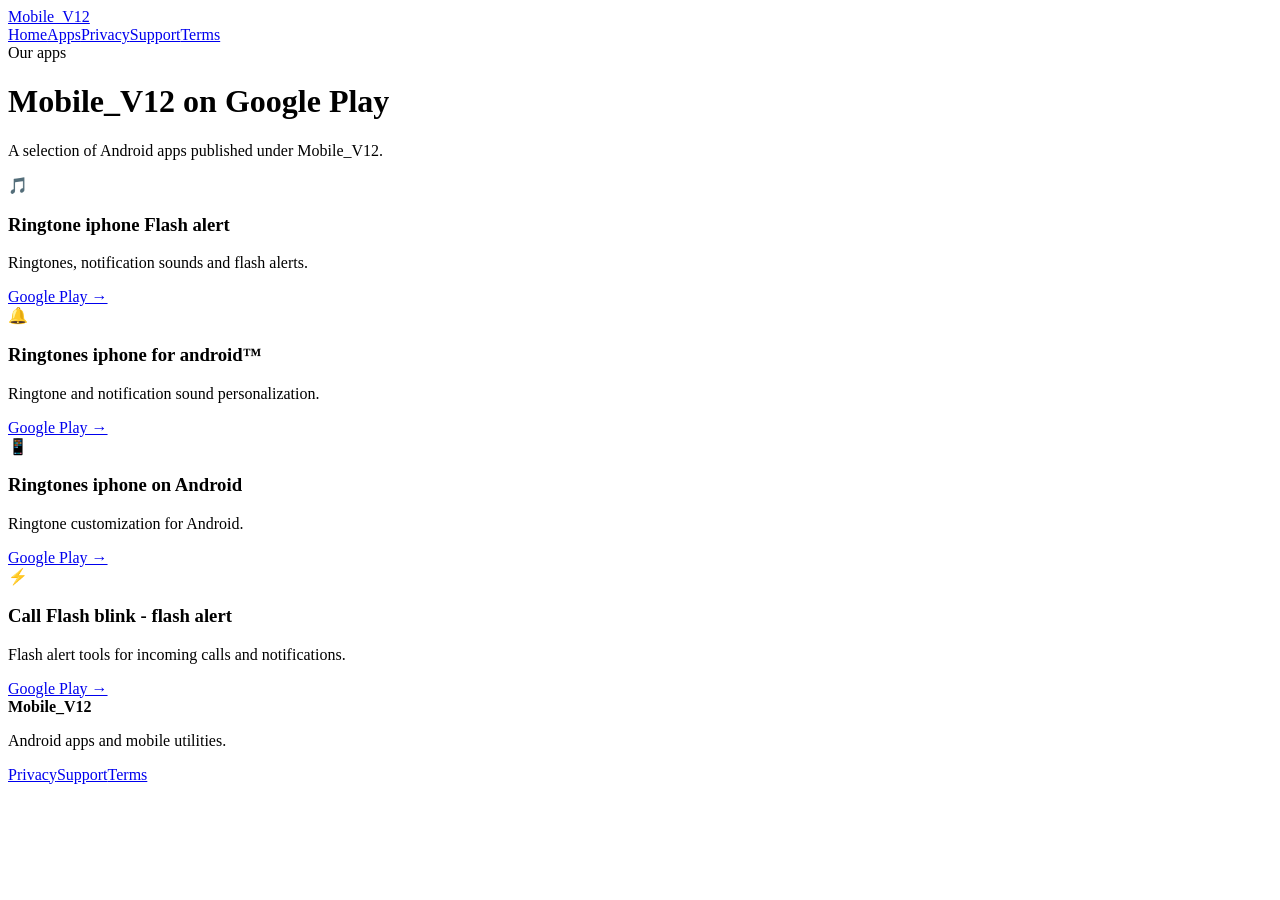
==== apps.html @ 8e5e14b6 "Add apps page" ====
<!doctype html>
<html lang="en">
<head>
  <meta charset="utf-8"><meta name="viewport" content="width=device-width,initial-scale=1">
  <title>Apps - Mobile_V12</title><link rel="stylesheet" href="css/style.css">
</head>
<body>
<header class="site-header"><div class="wrap nav"><a class="brand" href="index.html">Mobile_V12</a><nav><a href="index.html">Home</a><a href="apps.html">Apps</a><a href="privacy.html">Privacy</a><a href="support.html">Support</a><a href="terms.html">Terms</a></nav></div></header>
<main class="wrap section">
  <span class="eyebrow">Our apps</span><h1>Mobile_V12 on Google Play</h1>
  <p class="lead">A selection of Android apps published under Mobile_V12.</p>
  <div class="grid">
    <article class="card"><div class="icon">🎵</div><h3>Ringtone iphone Flash alert</h3><p>Ringtones, notification sounds and flash alerts.</p><a class="text-link" href="https://play.google.com/store/apps/details?id=ultra.flashalert.ringtoneiphone">Google Play →</a></article>
    <article class="card"><div class="icon">🔔</div><h3>Ringtones iphone for android™</h3><p>Ringtone and notification sound personalization.</p><a class="text-link" href="https://play.google.com/store/apps/details?id=com.sonnerie.ringtone.iphone2022">Google Play →</a></article>
    <article class="card"><div class="icon">📱</div><h3>Ringtones iphone on Android</h3><p>Ringtone customization for Android.</p><a class="text-link" href="https://play.google.com/store/apps/details?id=com.music.sonnerie.best.ringtone.android">Google Play →</a></article>
    <article class="card"><div class="icon">⚡</div><h3>Call Flash blink - flash alert</h3><p>Flash alert tools for incoming calls and notifications.</p><a class="text-link" href="https://play.google.com/store/apps/details?id=blink.flashnotification.oncallsmsforall">Google Play →</a></article>
  </div>
</main>
<footer><div class="wrap footer-grid"><div><strong>Mobile_V12</strong><p>Android apps and mobile utilities.</p></div><div class="footer-links"><a href="privacy.html">Privacy</a><a href="support.html">Support</a><a href="terms.html">Terms</a></div></div></footer>
</body></html>
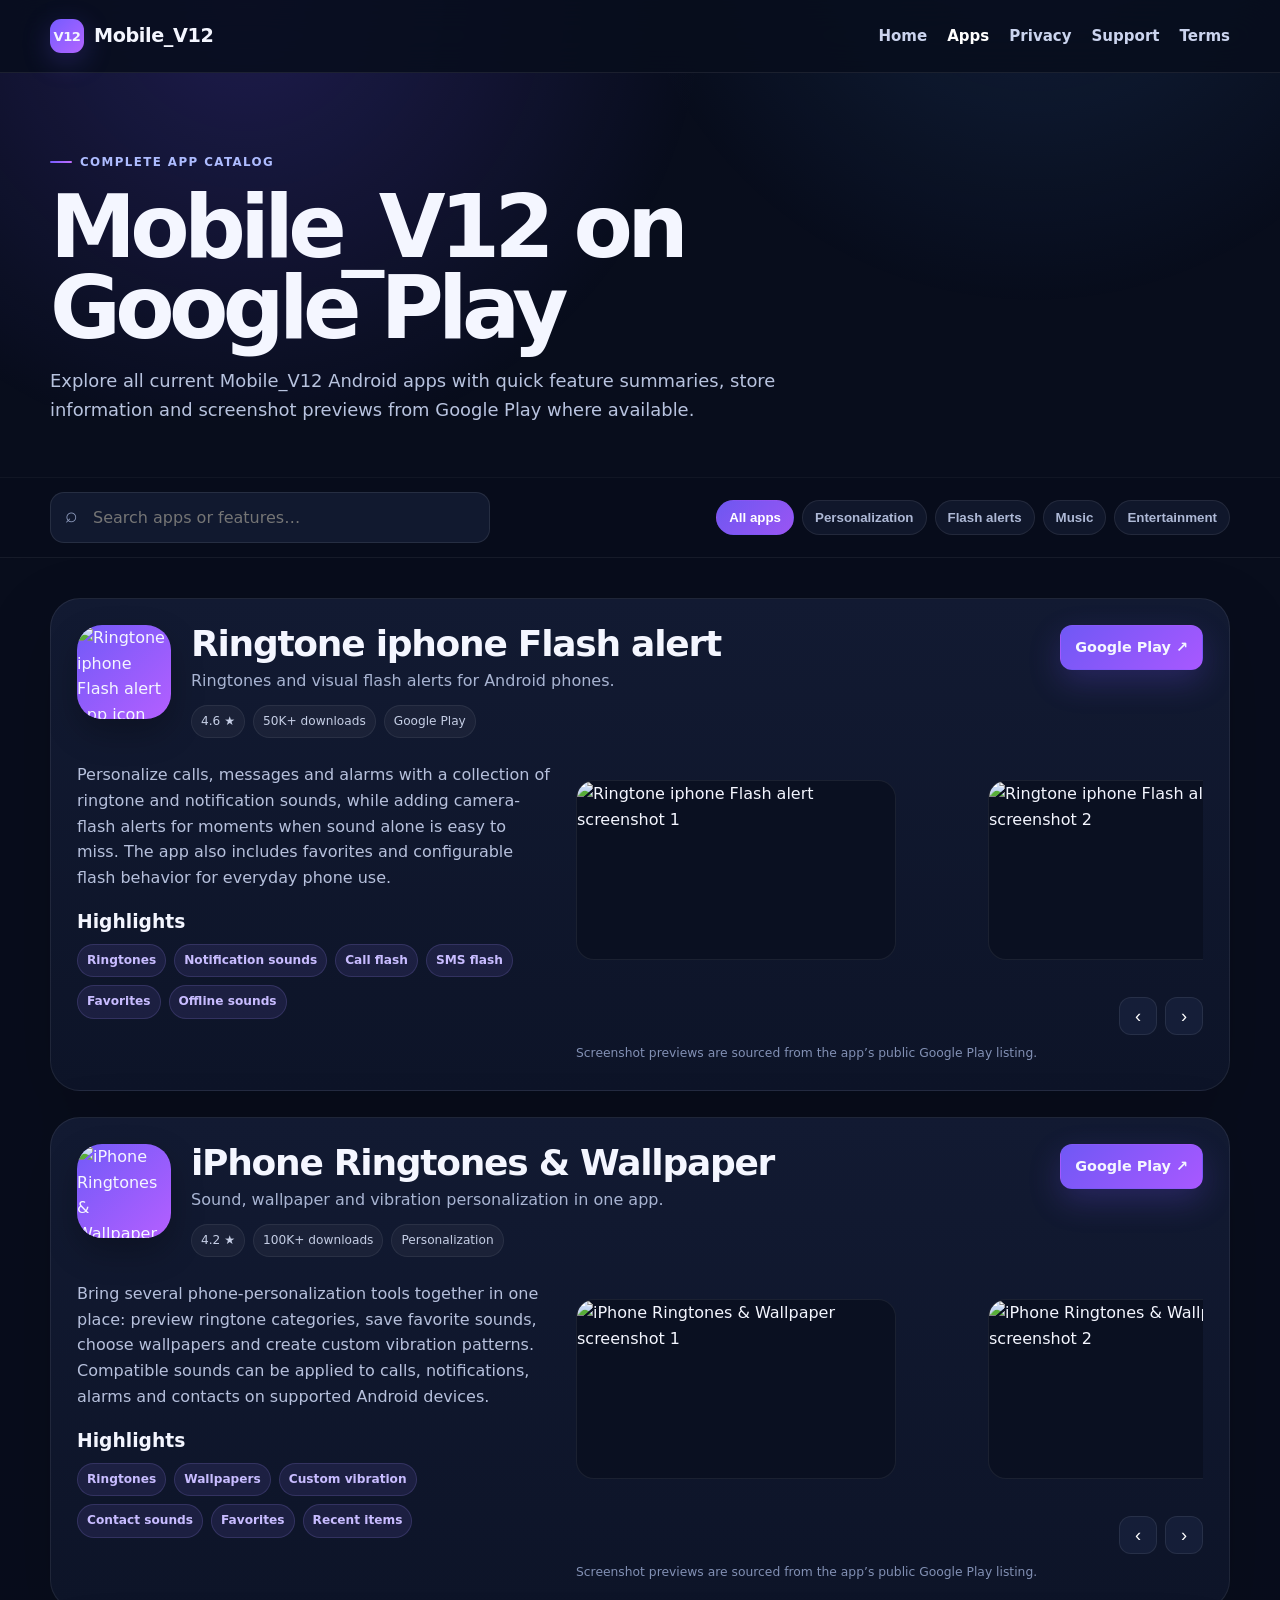
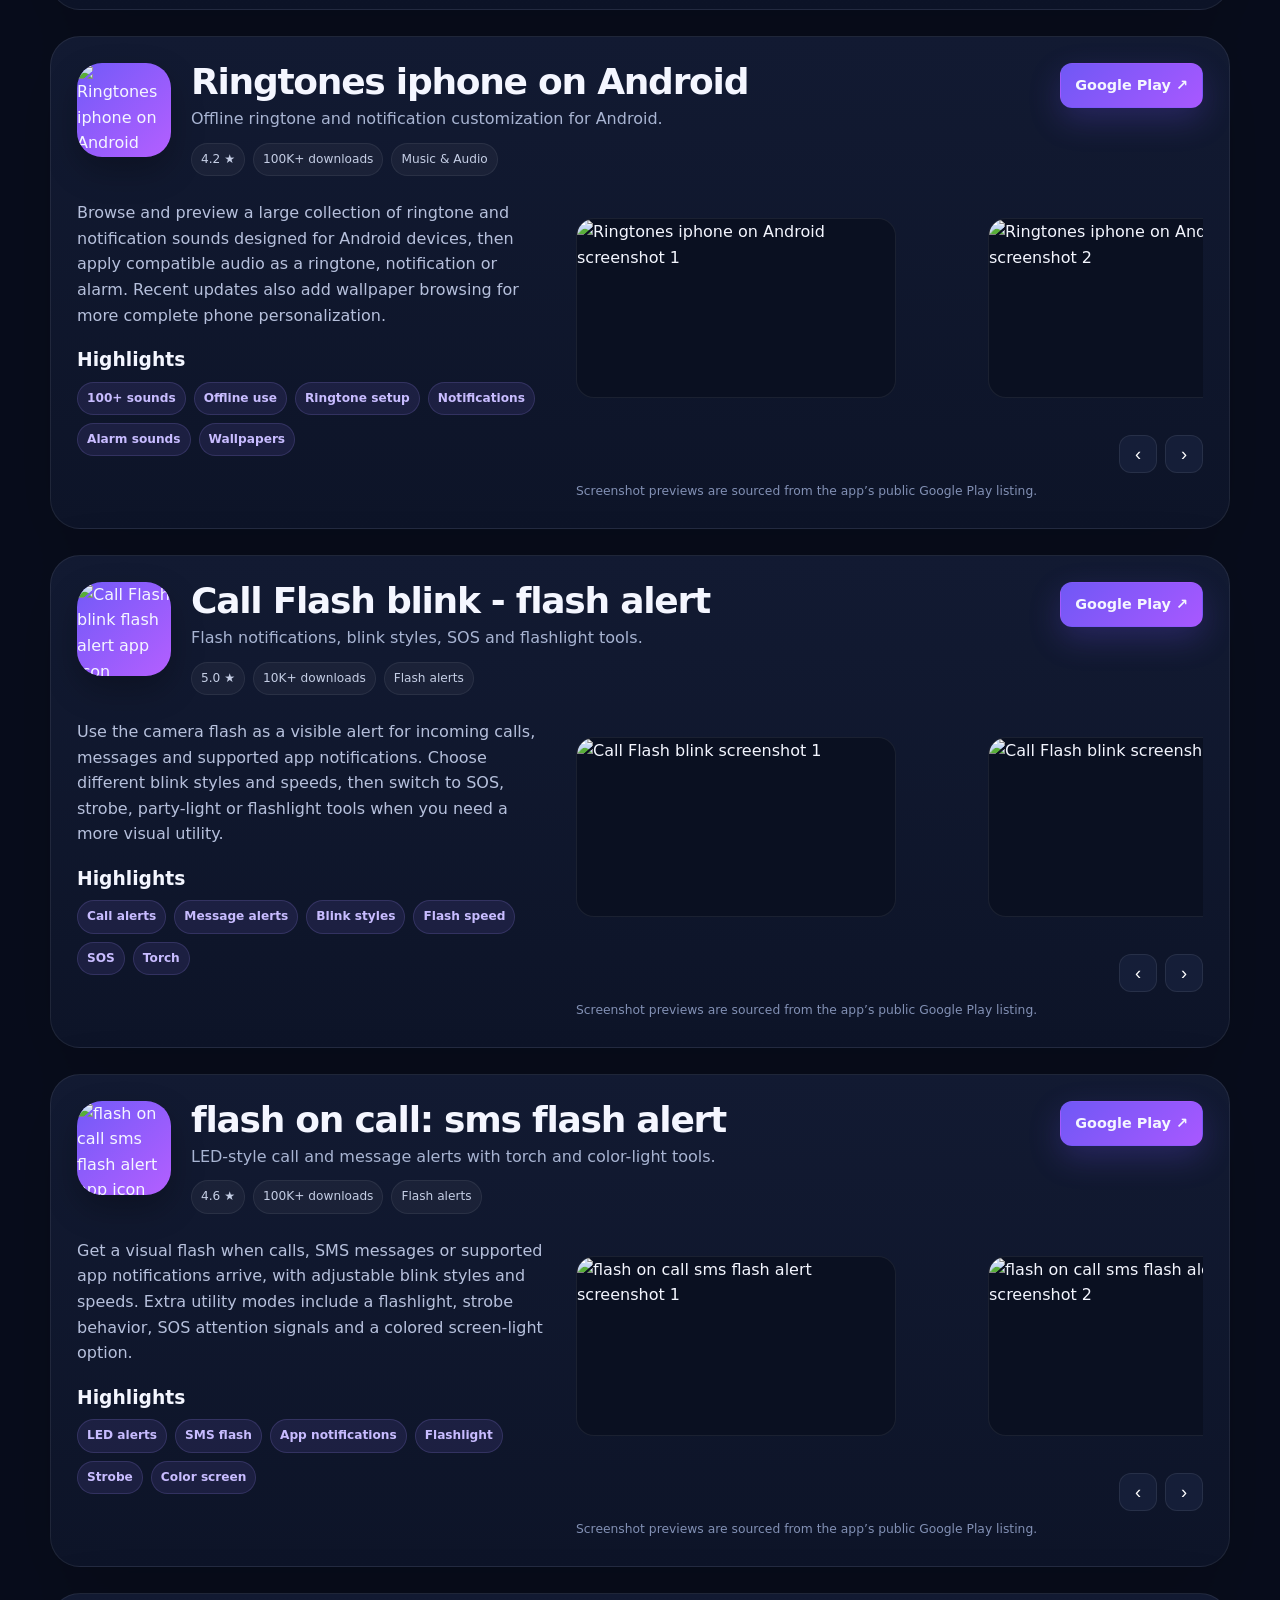
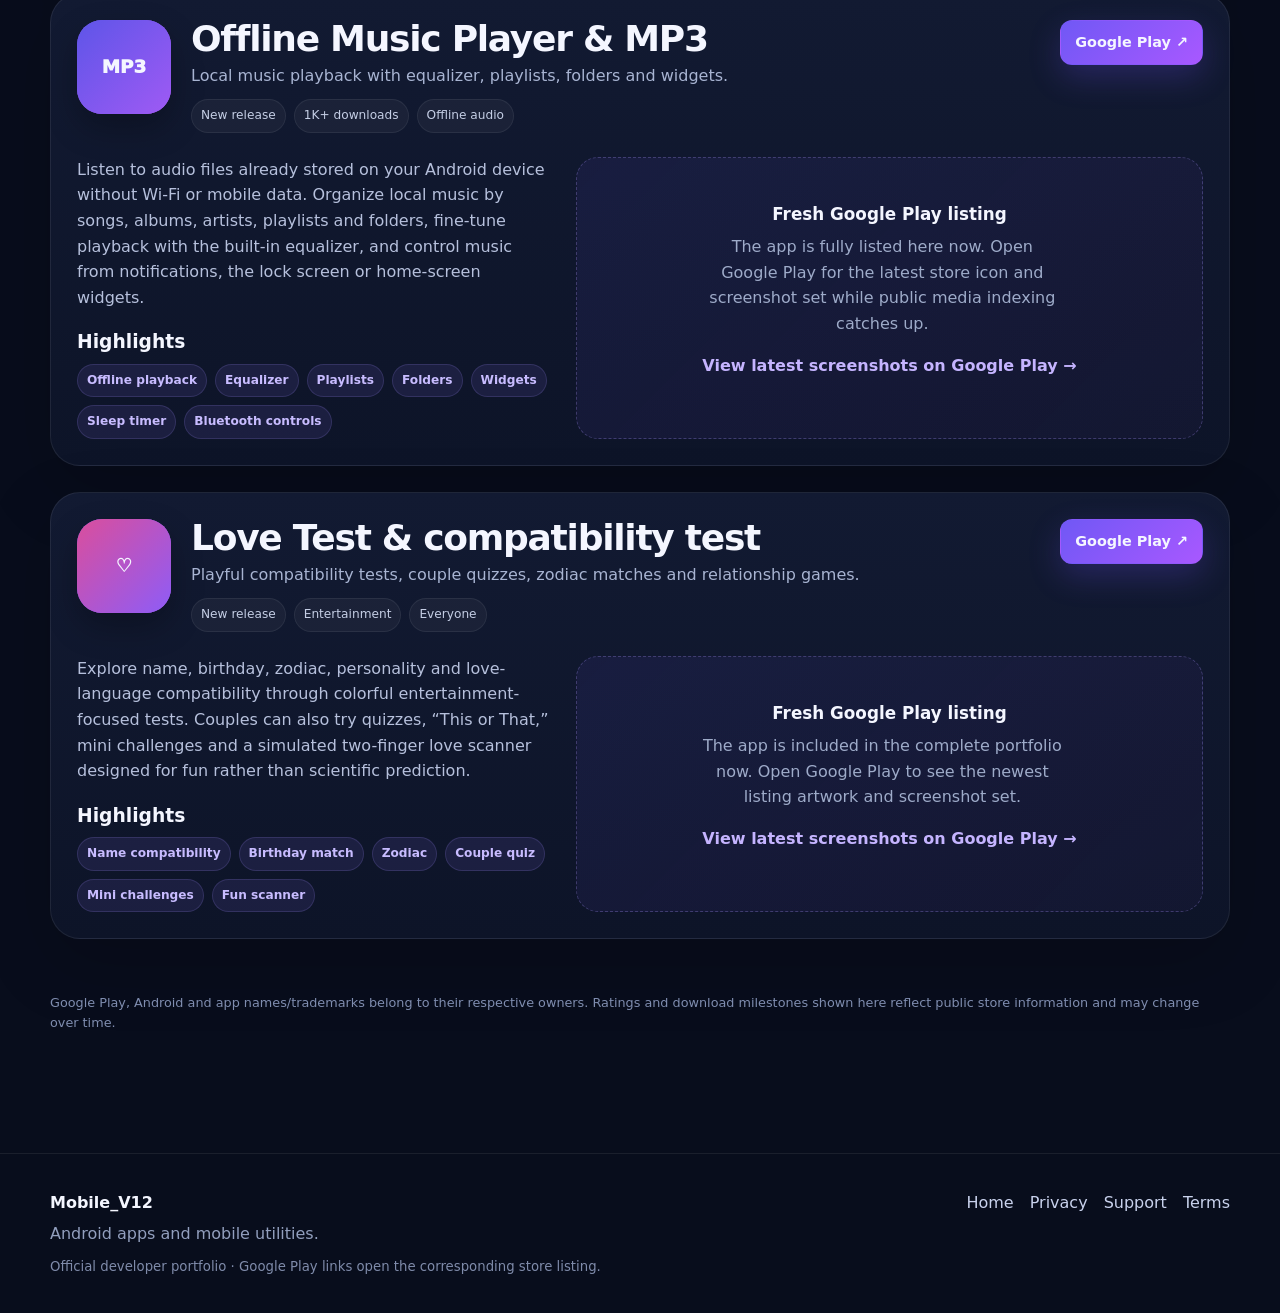
==== commit 45f178fa: "Publish complete Mobile_V12 app catalog" ====
--- a/apps.html
+++ b/apps.html
@@ -1,20 +1,136 @@
 <!doctype html>
 <html lang="en">
 <head>
-  <meta charset="utf-8"><meta name="viewport" content="width=device-width,initial-scale=1">
-  <title>Apps - Mobile_V12</title><link rel="stylesheet" href="css/style.css">
+  <meta charset="utf-8">
+  <meta name="viewport" content="width=device-width,initial-scale=1">
+  <title>Android Apps by Mobile_V12 — Google Play Portfolio</title>
+  <meta name="description" content="Browse the complete Mobile_V12 Android app portfolio: ringtones, wallpapers, flash alerts, offline music and entertainment apps available on Google Play.">
+  <link rel="canonical" href="https://mobile-v12.github.io/apps.html">
+  <meta property="og:title" content="Android Apps by Mobile_V12">
+  <meta property="og:description" content="Explore the Mobile_V12 app collection with features, screenshots and official Google Play links.">
+  <meta property="og:type" content="website">
+  <link rel="stylesheet" href="css/style.css">
+  <script type="application/ld+json">{"@context":"https://schema.org","@type":"ItemList","name":"Mobile_V12 Android apps","itemListElement":[{"@type":"ListItem","position":1,"url":"https://play.google.com/store/apps/details?id=ultra.flashalert.ringtoneiphone","name":"Ringtone iphone Flash alert"},{"@type":"ListItem","position":2,"url":"https://play.google.com/store/apps/details?id=com.sonnerie.ringtone.iphone2022","name":"iPhone Ringtones & Wallpaper"},{"@type":"ListItem","position":3,"url":"https://play.google.com/store/apps/details?id=com.music.sonnerie.best.ringtone.android","name":"Ringtones iphone on Android"},{"@type":"ListItem","position":4,"url":"https://play.google.com/store/apps/details?id=blink.flashnotification.oncallsmsforall","name":"Call Flash blink - flash alert"},{"@type":"ListItem","position":5,"url":"https://play.google.com/store/apps/details?id=com.blink.flashalerts.color.flashcall","name":"flash on call: sms flash alert"},{"@type":"ListItem","position":6,"url":"https://play.google.com/store/apps/details?id=net.audio.mp3player.videoplayer.musicplayer","name":"Offline Music Player & MP3"},{"@type":"ListItem","position":7,"url":"https://play.google.com/store/apps/details?id=com.CompatibilityTest.lovetest.TrueLoveTest","name":"Love Test & compatibility test"}]}</script>
 </head>
 <body>
-<header class="site-header"><div class="wrap nav"><a class="brand" href="index.html">Mobile_V12</a><nav><a href="index.html">Home</a><a href="apps.html">Apps</a><a href="privacy.html">Privacy</a><a href="support.html">Support</a><a href="terms.html">Terms</a></nav></div></header>
-<main class="wrap section">
-  <span class="eyebrow">Our apps</span><h1>Mobile_V12 on Google Play</h1>
-  <p class="lead">A selection of Android apps published under Mobile_V12.</p>
-  <div class="grid">
-    <article class="card"><div class="icon">🎵</div><h3>Ringtone iphone Flash alert</h3><p>Ringtones, notification sounds and flash alerts.</p><a class="text-link" href="https://play.google.com/store/apps/details?id=ultra.flashalert.ringtoneiphone">Google Play →</a></article>
-    <article class="card"><div class="icon">🔔</div><h3>Ringtones iphone for android™</h3><p>Ringtone and notification sound personalization.</p><a class="text-link" href="https://play.google.com/store/apps/details?id=com.sonnerie.ringtone.iphone2022">Google Play →</a></article>
-    <article class="card"><div class="icon">📱</div><h3>Ringtones iphone on Android</h3><p>Ringtone customization for Android.</p><a class="text-link" href="https://play.google.com/store/apps/details?id=com.music.sonnerie.best.ringtone.android">Google Play →</a></article>
-    <article class="card"><div class="icon">⚡</div><h3>Call Flash blink - flash alert</h3><p>Flash alert tools for incoming calls and notifications.</p><a class="text-link" href="https://play.google.com/store/apps/details?id=blink.flashnotification.oncallsmsforall">Google Play →</a></article>
+<header class="site-header">
+  <div class="wrap nav">
+    <a class="brand" href="index.html"><span class="brand-mark">V12</span>Mobile_V12</a>
+    <nav aria-label="Main navigation"><a href="index.html">Home</a><a href="apps.html" aria-current="page">Apps</a><a href="privacy.html">Privacy</a><a href="support.html">Support</a><a href="terms.html">Terms</a></nav>
   </div>
+</header>
+
+<main>
+  <section class="wrap catalog-hero">
+    <span class="eyebrow">Complete app catalog</span>
+    <h1>Mobile_V12 on Google Play</h1>
+    <p class="lead">Explore all current Mobile_V12 Android apps with quick feature summaries, store information and screenshot previews from Google Play where available.</p>
+  </section>
+
+  <div class="catalog-toolbar">
+    <div class="wrap toolbar-inner">
+      <label class="search-box"><span style="position:absolute;left:-9999px">Search apps</span><input id="appSearch" type="search" placeholder="Search apps or features…" autocomplete="off"></label>
+      <div class="filters" aria-label="Filter apps">
+        <button class="filter-btn active" data-filter="all" type="button">All apps</button>
+        <button class="filter-btn" data-filter="personalization" type="button">Personalization</button>
+        <button class="filter-btn" data-filter="flash" type="button">Flash alerts</button>
+        <button class="filter-btn" data-filter="music" type="button">Music</button>
+        <button class="filter-btn" data-filter="entertainment" type="button">Entertainment</button>
+      </div>
+    </div>
+  </div>
+
+  <section class="wrap apps-stack" id="appCatalog">
+    <article class="app-profile" id="ringtone-flash" data-category="personalization flash" data-search="ringtone iphone flash alert ringtones notification sounds calls sms flash offline favorites">
+      <div class="app-top">
+        <div class="app-icon-shell"><img src="https://play-lh.googleusercontent.com/bjA__VRozMi7Oo9IdjdvNl9InwxFEGFNgIQDid6qENALkqIf6yvR_rQGH4Jt_NixTg-7=w240-h480" alt="Ringtone iphone Flash alert app icon" loading="lazy"><span class="icon-fallback">RF</span></div>
+        <div class="app-title"><h2>Ringtone iphone Flash alert</h2><p>Ringtones and visual flash alerts for Android phones.</p><div class="app-meta"><span class="meta-pill">4.6 ★</span><span class="meta-pill">50K+ downloads</span><span class="meta-pill">Google Play</span></div></div>
+        <div class="app-actions"><a class="btn primary small" href="https://play.google.com/store/apps/details?id=ultra.flashalert.ringtoneiphone" target="_blank" rel="noopener">Google Play ↗</a></div>
+      </div>
+      <div class="app-body">
+        <div class="app-copy"><p>Personalize calls, messages and alarms with a collection of ringtone and notification sounds, while adding camera-flash alerts for moments when sound alone is easy to miss. The app also includes favorites and configurable flash behavior for everyday phone use.</p><h3>Highlights</h3><div class="feature-chips"><span class="chip">Ringtones</span><span class="chip">Notification sounds</span><span class="chip">Call flash</span><span class="chip">SMS flash</span><span class="chip">Favorites</span><span class="chip">Offline sounds</span></div></div>
+        <div class="store-carousel-wrap"><div class="store-carousel"><figure class="store-shot"><img src="https://play-lh.googleusercontent.com/Yuik2QScRYYfNY-07ohFEhWoE9XOLvLiYTwutzbVqpXhEBILGbsRiogfbISlDDjlgJU=w526-h296" alt="Ringtone iphone Flash alert screenshot 1" loading="lazy"></figure><figure class="store-shot"><img src="https://play-lh.googleusercontent.com/H-Nd4OBQmZ2jAp53zL0qbv0LwK-H4NKYlcp1Fd6FqmJQio1tZvHVUPdnpWB9ayZCy5zA=w526-h296" alt="Ringtone iphone Flash alert screenshot 2" loading="lazy"></figure><figure class="store-shot"><img src="https://play-lh.googleusercontent.com/OT9hVs8FChxc3_S1uNq5HA6oJQ2n9b3kW5oEAadwakoJtPASyq8yBkvkpjVMIHEgUNA=w526-h296" alt="Ringtone iphone Flash alert screenshot 3" loading="lazy"></figure><figure class="store-shot"><img src="https://play-lh.googleusercontent.com/oFtSo3s5nfgZR93FGsFPGk3AKOXTSKBfjRXnIPJuNXwiglmZA0PplMbv59kyPER55Vo=w526-h296" alt="Ringtone iphone Flash alert screenshot 4" loading="lazy"></figure></div><div class="carousel-controls"><button class="carousel-btn prev" aria-label="Previous screenshots">‹</button><button class="carousel-btn next" aria-label="Next screenshots">›</button></div><div class="store-note">Screenshot previews are sourced from the app’s public Google Play listing.</div></div>
+      </div>
+    </article>
+
+    <article class="app-profile" id="ringtones-wallpaper" data-category="personalization" data-search="iphone ringtones wallpaper android vibration personalization contact ringtone notification alarm favorites">
+      <div class="app-top">
+        <div class="app-icon-shell"><img src="https://play-lh.googleusercontent.com/x117mOIPjvAG1yAp293JqEL6rsxP5Kicx9uMgAMOA4Cg9YkWpVxUhgbyc8qHjpCg379fc6vp_dULRAriqQJGLQ=w240-h480" alt="iPhone Ringtones & Wallpaper app icon" loading="lazy"><span class="icon-fallback">RW</span></div>
+        <div class="app-title"><h2>iPhone Ringtones & Wallpaper</h2><p>Sound, wallpaper and vibration personalization in one app.</p><div class="app-meta"><span class="meta-pill">4.2 ★</span><span class="meta-pill">100K+ downloads</span><span class="meta-pill">Personalization</span></div></div>
+        <div class="app-actions"><a class="btn primary small" href="https://play.google.com/store/apps/details?id=com.sonnerie.ringtone.iphone2022" target="_blank" rel="noopener">Google Play ↗</a></div>
+      </div>
+      <div class="app-body">
+        <div class="app-copy"><p>Bring several phone-personalization tools together in one place: preview ringtone categories, save favorite sounds, choose wallpapers and create custom vibration patterns. Compatible sounds can be applied to calls, notifications, alarms and contacts on supported Android devices.</p><h3>Highlights</h3><div class="feature-chips"><span class="chip">Ringtones</span><span class="chip">Wallpapers</span><span class="chip">Custom vibration</span><span class="chip">Contact sounds</span><span class="chip">Favorites</span><span class="chip">Recent items</span></div></div>
+        <div class="store-carousel-wrap"><div class="store-carousel"><figure class="store-shot"><img src="https://play-lh.googleusercontent.com/mulqnuIc14IKG_CvBvugFlWeFuBhivpxm2I-G5kpmTKtvpzoIdb3WTtcsnbIpDmiek-kNKvhN_4R0tPSOQSPEA=w526-h296" alt="iPhone Ringtones & Wallpaper screenshot 1" loading="lazy"></figure><figure class="store-shot"><img src="https://play-lh.googleusercontent.com/ui1yeEjs1lOW2AKXrW6aTGQMl8ItGf1Aat65YbcalS0sOiVrvBNrSW6zwBdXWxnSlwvwq-sKzDWOZf0Yg0Co4EY=w526-h296" alt="iPhone Ringtones & Wallpaper screenshot 2" loading="lazy"></figure><figure class="store-shot"><img src="https://play-lh.googleusercontent.com/aZXPHbqmII6MPzqs5V_tHVF5TtErPGT0awrlSs83Dwr6WAbKoATRwuXp1troQTSKCnsuxYmDqH8x9MKqy7BW=w526-h296" alt="iPhone Ringtones & Wallpaper screenshot 3" loading="lazy"></figure><figure class="store-shot"><img src="https://play-lh.googleusercontent.com/bBCdEz1hzX25NTEqjMh4LQzDDnu5JE63jfGZB6yV_1saRAwNitPJ4T3y4CR_Z8S8Hx5bp00rNRUS9MXVNCFnMA=w526-h296" alt="iPhone Ringtones & Wallpaper screenshot 4" loading="lazy"></figure></div><div class="carousel-controls"><button class="carousel-btn prev" aria-label="Previous screenshots">‹</button><button class="carousel-btn next" aria-label="Next screenshots">›</button></div><div class="store-note">Screenshot previews are sourced from the app’s public Google Play listing.</div></div>
+      </div>
+    </article>
+
+    <article class="app-profile" id="ringtones-android" data-category="personalization music" data-search="ringtones iphone android music audio offline ringtone notification alarm wallpaper sounds">
+      <div class="app-top">
+        <div class="app-icon-shell"><img src="https://play-lh.googleusercontent.com/sUh2IDF7zx-jBjBCqHqhZO6L1Msxh0kewO-JYf772vO9Jx5sv-TQ9f8lnE9jF6aEuF3l1Gbinub7AlU_-sU3RQ=w240-h480" alt="Ringtones iphone on Android app icon" loading="lazy"><span class="icon-fallback">RA</span></div>
+        <div class="app-title"><h2>Ringtones iphone on Android</h2><p>Offline ringtone and notification customization for Android.</p><div class="app-meta"><span class="meta-pill">4.2 ★</span><span class="meta-pill">100K+ downloads</span><span class="meta-pill">Music & Audio</span></div></div>
+        <div class="app-actions"><a class="btn primary small" href="https://play.google.com/store/apps/details?id=com.music.sonnerie.best.ringtone.android" target="_blank" rel="noopener">Google Play ↗</a></div>
+      </div>
+      <div class="app-body">
+        <div class="app-copy"><p>Browse and preview a large collection of ringtone and notification sounds designed for Android devices, then apply compatible audio as a ringtone, notification or alarm. Recent updates also add wallpaper browsing for more complete phone personalization.</p><h3>Highlights</h3><div class="feature-chips"><span class="chip">100+ sounds</span><span class="chip">Offline use</span><span class="chip">Ringtone setup</span><span class="chip">Notifications</span><span class="chip">Alarm sounds</span><span class="chip">Wallpapers</span></div></div>
+        <div class="store-carousel-wrap"><div class="store-carousel"><figure class="store-shot"><img src="https://play-lh.googleusercontent.com/h33kOn4NEznN_my5ocF6h5b0QcYfg0O1VafLf4aYBuM2-93hJia5mQHbzOUN-iPV0c1KwaNScUVacU-OT73HEw=w526-h296" alt="Ringtones iphone on Android screenshot 1" loading="lazy"></figure><figure class="store-shot"><img src="https://play-lh.googleusercontent.com/4nuk5mczezNIXOvIFMEByO9uW1q2p8M0Y9k9mCx66PvgfmIS5y41AJeQFzfj868pvfPfsB63C1MmvbXO4mT3UqM=w526-h296" alt="Ringtones iphone on Android screenshot 2" loading="lazy"></figure><figure class="store-shot"><img src="https://play-lh.googleusercontent.com/IfBLB1qqlelDHL8VJilT5x3fsJSTxP_ORDaGVydVtBL6iToiko_tOKsmR5TTClE7YjCoGPOOJkJ6RVJK4IQbV4w=w526-h296" alt="Ringtones iphone on Android screenshot 3" loading="lazy"></figure><figure class="store-shot"><img src="https://play-lh.googleusercontent.com/b33wU3bdWp9SB5NOyuaUnJZkNa3xEQCWDPBodEvUX-9x_OwuqiNQBTqP1uu7KuNgaMpDxk4bBdzc-UetNZyTBw=w526-h296" alt="Ringtones iphone on Android screenshot 4" loading="lazy"></figure></div><div class="carousel-controls"><button class="carousel-btn prev" aria-label="Previous screenshots">‹</button><button class="carousel-btn next" aria-label="Next screenshots">›</button></div><div class="store-note">Screenshot previews are sourced from the app’s public Google Play listing.</div></div>
+      </div>
+    </article>
+
+    <article class="app-profile" id="call-flash" data-category="flash" data-search="call flash blink flash alert notification sms messages torch sos party strobe light">
+      <div class="app-top">
+        <div class="app-icon-shell"><img src="https://play-lh.googleusercontent.com/XptH9RMEDhozF5tTlAa5eXQmrBAJAJrxLwIMrVtvZu0iCFd3g7sy0hagevhK7gvDo9mzn9huSnZ35cTHIJHYB3k=w240-h480" alt="Call Flash blink flash alert app icon" loading="lazy"><span class="icon-fallback">CF</span></div>
+        <div class="app-title"><h2>Call Flash blink - flash alert</h2><p>Flash notifications, blink styles, SOS and flashlight tools.</p><div class="app-meta"><span class="meta-pill">5.0 ★</span><span class="meta-pill">10K+ downloads</span><span class="meta-pill">Flash alerts</span></div></div>
+        <div class="app-actions"><a class="btn primary small" href="https://play.google.com/store/apps/details?id=blink.flashnotification.oncallsmsforall" target="_blank" rel="noopener">Google Play ↗</a></div>
+      </div>
+      <div class="app-body">
+        <div class="app-copy"><p>Use the camera flash as a visible alert for incoming calls, messages and supported app notifications. Choose different blink styles and speeds, then switch to SOS, strobe, party-light or flashlight tools when you need a more visual utility.</p><h3>Highlights</h3><div class="feature-chips"><span class="chip">Call alerts</span><span class="chip">Message alerts</span><span class="chip">Blink styles</span><span class="chip">Flash speed</span><span class="chip">SOS</span><span class="chip">Torch</span></div></div>
+        <div class="store-carousel-wrap"><div class="store-carousel"><figure class="store-shot"><img src="https://play-lh.googleusercontent.com/UiyIF61q-Y5wjR0oUKaFWif6o-Cay5IO_XlBGKURuoyf8snPJe8UQxV1YSEFPaEvrJjavMf8Pu8pCnYmsWSR=w526-h296" alt="Call Flash blink screenshot 1" loading="lazy"></figure><figure class="store-shot"><img src="https://play-lh.googleusercontent.com/zPApWHRwSi3YcPPbB8dfc1nHUiLBWRhTdLoeUVZm_qgJI7SUvl6juTK3aYFmTqoSvOEabGPlJIy3-Z8s0iR3szQ=w526-h296" alt="Call Flash blink screenshot 2" loading="lazy"></figure><figure class="store-shot"><img src="https://play-lh.googleusercontent.com/EBeLYhgV9Ug0GxdcFLwdXgqBv-oGoPH68_e4TletDXNzt8t1HiPJ4Z1RGc47B4R8wiihZx19SlrRAHY_8H8v=w526-h296" alt="Call Flash blink screenshot 3" loading="lazy"></figure><figure class="store-shot"><img src="https://play-lh.googleusercontent.com/TGNAmjKfldrf6tC-DP0Z3utjGMjmKHar3vZy-L26cB_SAlZnTVyYM_SvwZB4kO9qj6JoLOfz04eme_kpBSYv9p8=w526-h296" alt="Call Flash blink screenshot 4" loading="lazy"></figure></div><div class="carousel-controls"><button class="carousel-btn prev" aria-label="Previous screenshots">‹</button><button class="carousel-btn next" aria-label="Next screenshots">›</button></div><div class="store-note">Screenshot previews are sourced from the app’s public Google Play listing.</div></div>
+      </div>
+    </article>
+
+    <article class="app-profile" id="sms-flash" data-category="flash" data-search="flash on call sms flash alert led notification torch color screen sos strobe flashlight">
+      <div class="app-top">
+        <div class="app-icon-shell"><img src="https://play-lh.googleusercontent.com/MTQkrwry_jB9E03IkeFlZVaV2P63FGjwMbP_LGZqJqwa-5LBbBNnqwu3uK27yjgQcg=w240-h480" alt="flash on call sms flash alert app icon" loading="lazy"><span class="icon-fallback">SF</span></div>
+        <div class="app-title"><h2>flash on call: sms flash alert</h2><p>LED-style call and message alerts with torch and color-light tools.</p><div class="app-meta"><span class="meta-pill">4.6 ★</span><span class="meta-pill">100K+ downloads</span><span class="meta-pill">Flash alerts</span></div></div>
+        <div class="app-actions"><a class="btn primary small" href="https://play.google.com/store/apps/details?id=com.blink.flashalerts.color.flashcall" target="_blank" rel="noopener">Google Play ↗</a></div>
+      </div>
+      <div class="app-body">
+        <div class="app-copy"><p>Get a visual flash when calls, SMS messages or supported app notifications arrive, with adjustable blink styles and speeds. Extra utility modes include a flashlight, strobe behavior, SOS attention signals and a colored screen-light option.</p><h3>Highlights</h3><div class="feature-chips"><span class="chip">LED alerts</span><span class="chip">SMS flash</span><span class="chip">App notifications</span><span class="chip">Flashlight</span><span class="chip">Strobe</span><span class="chip">Color screen</span></div></div>
+        <div class="store-carousel-wrap"><div class="store-carousel"><figure class="store-shot"><img src="https://play-lh.googleusercontent.com/fTcgy08PpWx89uMmzlhsiwa09uGRN4A_poWBfyepCvTPb47WZgluj5wkG28VR128hig=w526-h296" alt="flash on call sms flash alert screenshot 1" loading="lazy"></figure><figure class="store-shot"><img src="https://play-lh.googleusercontent.com/1dl9qQdfHoOMza2mzpZQ8aXa-72iediuzzWyIU7sBAkWf8vjXzSvxZRMBOTfiAPzMqGm=w526-h296" alt="flash on call sms flash alert screenshot 2" loading="lazy"></figure><figure class="store-shot"><img src="https://play-lh.googleusercontent.com/w0tnQ6bE1QSdK0NmrGDpnY09dUbWwUVWzwe4yEwK6kTgfZWsuzoB6CFvrJUMNWGfCR8=w526-h296" alt="flash on call sms flash alert screenshot 3" loading="lazy"></figure><figure class="store-shot"><img src="https://play-lh.googleusercontent.com/tb0lhjFmijN4lL3Q788VZi-DL8y_axWl7B1RNrk99rK3eik3TjLuBWtmRldtGD0Vecg=w526-h296" alt="flash on call sms flash alert screenshot 4" loading="lazy"></figure></div><div class="carousel-controls"><button class="carousel-btn prev" aria-label="Previous screenshots">‹</button><button class="carousel-btn next" aria-label="Next screenshots">›</button></div><div class="store-note">Screenshot previews are sourced from the app’s public Google Play listing.</div></div>
+      </div>
+    </article>
+
+    <article class="app-profile" id="offline-music" data-category="music" data-search="offline music player mp3 audio equalizer playlists widgets folders sleep timer bluetooth favorites local music">
+      <div class="app-top">
+        <div class="app-icon-shell"><span class="icon-fallback" style="display:grid;background:linear-gradient(135deg,#5e55e8,#9f5af4)">MP3</span></div>
+        <div class="app-title"><h2>Offline Music Player & MP3</h2><p>Local music playback with equalizer, playlists, folders and widgets.</p><div class="app-meta"><span class="meta-pill">New release</span><span class="meta-pill">1K+ downloads</span><span class="meta-pill">Offline audio</span></div></div>
+        <div class="app-actions"><a class="btn primary small" href="https://play.google.com/store/apps/details?id=net.audio.mp3player.videoplayer.musicplayer" target="_blank" rel="noopener">Google Play ↗</a></div>
+      </div>
+      <div class="app-body">
+        <div class="app-copy"><p>Listen to audio files already stored on your Android device without Wi‑Fi or mobile data. Organize local music by songs, albums, artists, playlists and folders, fine-tune playback with the built-in equalizer, and control music from notifications, the lock screen or home-screen widgets.</p><h3>Highlights</h3><div class="feature-chips"><span class="chip">Offline playback</span><span class="chip">Equalizer</span><span class="chip">Playlists</span><span class="chip">Folders</span><span class="chip">Widgets</span><span class="chip">Sleep timer</span><span class="chip">Bluetooth controls</span></div></div>
+        <div class="media-empty"><div><strong>Fresh Google Play listing</strong><span>The app is fully listed here now. Open Google Play for the latest store icon and screenshot set while public media indexing catches up.</span><p><a class="text-link" href="https://play.google.com/store/apps/details?id=net.audio.mp3player.videoplayer.musicplayer" target="_blank" rel="noopener">View latest screenshots on Google Play →</a></p></div></div>
+      </div>
+    </article>
+
+    <article class="app-profile" id="love-test" data-category="entertainment" data-search="love test compatibility couple quiz relationship games zodiac match finger scanner birthday personality love language">
+      <div class="app-top">
+        <div class="app-icon-shell"><span class="icon-fallback" style="display:grid;background:linear-gradient(135deg,#da4e9c,#8e5cf7)">♡</span></div>
+        <div class="app-title"><h2>Love Test & compatibility test</h2><p>Playful compatibility tests, couple quizzes, zodiac matches and relationship games.</p><div class="app-meta"><span class="meta-pill">New release</span><span class="meta-pill">Entertainment</span><span class="meta-pill">Everyone</span></div></div>
+        <div class="app-actions"><a class="btn primary small" href="https://play.google.com/store/apps/details?id=com.CompatibilityTest.lovetest.TrueLoveTest" target="_blank" rel="noopener">Google Play ↗</a></div>
+      </div>
+      <div class="app-body">
+        <div class="app-copy"><p>Explore name, birthday, zodiac, personality and love-language compatibility through colorful entertainment-focused tests. Couples can also try quizzes, “This or That,” mini challenges and a simulated two-finger love scanner designed for fun rather than scientific prediction.</p><h3>Highlights</h3><div class="feature-chips"><span class="chip">Name compatibility</span><span class="chip">Birthday match</span><span class="chip">Zodiac</span><span class="chip">Couple quiz</span><span class="chip">Mini challenges</span><span class="chip">Fun scanner</span></div></div>
+        <div class="media-empty"><div><strong>Fresh Google Play listing</strong><span>The app is included in the complete portfolio now. Open Google Play to see the newest listing artwork and screenshot set.</span><p><a class="text-link" href="https://play.google.com/store/apps/details?id=com.CompatibilityTest.lovetest.TrueLoveTest" target="_blank" rel="noopener">View latest screenshots on Google Play →</a></p></div></div>
+      </div>
+    </article>
+
+    <div class="no-results" id="noResults"><h2>No matching apps</h2><p>Try another search term or choose “All apps”.</p></div>
+    <p class="legal-note">Google Play, Android and app names/trademarks belong to their respective owners. Ratings and download milestones shown here reflect public store information and may change over time.</p>
+  </section>
 </main>
-<footer><div class="wrap footer-grid"><div><strong>Mobile_V12</strong><p>Android apps and mobile utilities.</p></div><div class="footer-links"><a href="privacy.html">Privacy</a><a href="support.html">Support</a><a href="terms.html">Terms</a></div></div></footer>
-</body></html>
+
+<footer><div class="wrap footer-grid"><div><strong>Mobile_V12</strong><p>Android apps and mobile utilities.</p><div class="footer-copy">Official developer portfolio · Google Play links open the corresponding store listing.</div></div><div class="footer-links"><a href="index.html">Home</a><a href="privacy.html">Privacy</a><a href="support.html">Support</a><a href="terms.html">Terms</a></div></div></footer>
+<script src="js/site.js" defer></script>
+</body>
+</html>
--- a/css/style.css
+++ b/css/style.css
@@ -0,0 +1 @@
+*{box-sizing:border-box}html{scroll-behavior:smooth}body{margin:0;font-family:Inter,ui-sans-serif,system-ui,-apple-system,BlinkMacSystemFont,"Segoe UI",sans-serif;background:#080d1c;color:#f4f6ff;line-height:1.6;-webkit-font-smoothing:antialiased}body:before{content:"";position:fixed;inset:-25vh -20vw auto;z-index:-2;height:70vh;background:radial-gradient(circle at 28% 35%,rgba(111,84,255,.22),transparent 34%),radial-gradient(circle at 72% 18%,rgba(79,152,255,.15),transparent 30%);pointer-events:none}a{color:inherit}.wrap{width:min(1180px,calc(100% - 36px));margin:auto}.site-header{position:sticky;top:0;z-index:50;background:rgba(8,13,28,.86);backdrop-filter:blur(20px);border-bottom:1px solid rgba(255,255,255,.08)}.nav{min-height:72px;display:flex;align-items:center;justify-content:space-between;gap:26px}.brand{display:flex;align-items:center;gap:10px;text-decoration:none;font-weight:900;font-size:1.2rem;letter-spacing:-.02em}.brand-mark{width:34px;height:34px;border-radius:11px;display:grid;place-items:center;background:linear-gradient(135deg,#755cff,#b264ff);box-shadow:0 8px 28px rgba(117,92,255,.25);font-size:.82rem}.nav nav{display:flex;gap:20px;align-items:center;flex-wrap:wrap}.nav nav a{text-decoration:none;color:#cbd4ee;font-size:.94rem;font-weight:650}.nav nav a:hover,.nav nav a[aria-current="page"]{color:#fff}.hero{padding:98px 0 78px;display:grid;grid-template-columns:minmax(0,1.18fr) minmax(320px,.82fr);gap:50px;align-items:center}.hero-copy{max-width:760px}.eyebrow{display:inline-flex;align-items:center;gap:8px;color:#aebcff;font-weight:850;text-transform:uppercase;letter-spacing:.12em;font-size:.74rem}.eyebrow:before{content:"";width:22px;height:2px;border-radius:99px;background:linear-gradient(90deg,#755cff,#c26dff)}h1{font-size:clamp(3rem,7vw,6.25rem);line-height:.94;margin:.18em 0 .2em;letter-spacing:-.065em}h2{font-size:clamp(1.9rem,4vw,3rem);line-height:1.06;margin:.25em 0;letter-spacing:-.035em}h3{line-height:1.25}.hero p,.lead{font-size:1.12rem;color:#b8c3df;max-width:760px}.actions{display:flex;gap:12px;flex-wrap:wrap;margin-top:28px}.btn{display:inline-flex;align-items:center;justify-content:center;gap:9px;padding:13px 19px;border-radius:15px;border:1px solid rgba(255,255,255,.12);text-decoration:none;background:#141c34;font-weight:800;transition:.2s ease}.btn:hover{transform:translateY(-1px);border-color:rgba(183,164,255,.42)}.btn.primary{background:linear-gradient(135deg,#7058f5,#a858ff);border-color:transparent;box-shadow:0 12px 32px rgba(117,82,255,.23)}.btn.small{padding:10px 14px;border-radius:12px;font-size:.9rem}.hero-panel{border:1px solid rgba(255,255,255,.09);background:linear-gradient(180deg,rgba(24,33,62,.94),rgba(14,21,42,.94));border-radius:30px;padding:24px;box-shadow:0 32px 80px rgba(0,0,0,.3)}.hero-panel h3{margin:4px 0 18px;font-size:1.05rem}.mini-apps{display:grid;gap:12px}.mini-app{display:flex;align-items:center;gap:13px;padding:12px;border-radius:18px;background:rgba(255,255,255,.035);border:1px solid rgba(255,255,255,.055)}.mini-app img{width:48px;height:48px;border-radius:13px;object-fit:cover}.mini-app strong{display:block;font-size:.92rem}.mini-app span{color:#99a6c8;font-size:.8rem}.stat-strip{display:grid;grid-template-columns:repeat(3,1fr);gap:12px;margin-top:18px}.stat{padding:14px 12px;border-radius:16px;background:#0d1428;border:1px solid rgba(255,255,255,.06)}.stat strong{display:block;font-size:1.15rem}.stat span{font-size:.78rem;color:#9eaac9}.section{padding:76px 0}.section-head{display:flex;justify-content:space-between;align-items:end;gap:18px;margin-bottom:30px}.section-head p{margin:0;color:#aeb9d7;max-width:560px}.grid{display:grid;grid-template-columns:repeat(4,1fr);gap:18px}.card{background:linear-gradient(180deg,#151e38,#0f172d);border:1px solid rgba(255,255,255,.075);border-radius:25px;padding:22px;box-shadow:0 18px 50px rgba(0,0,0,.15);transition:.22s ease}.card:hover{transform:translateY(-3px);border-color:rgba(161,140,255,.24)}.app-card-icon{width:64px;height:64px;border-radius:18px;object-fit:cover;box-shadow:0 8px 22px rgba(0,0,0,.24)}.card h3{font-size:1.06rem;margin:17px 0 7px}.card p{color:#aeb9d9;font-size:.94rem}.text-link{color:#c5b4ff;text-decoration:none;font-weight:850}.tag-row,.feature-chips{display:flex;flex-wrap:wrap;gap:8px}.tag,.chip{display:inline-flex;padding:6px 9px;border-radius:999px;background:rgba(146,119,255,.11);border:1px solid rgba(166,142,255,.17);font-size:.76rem;color:#c8bcff;font-weight:750}.more{margin-top:24px}.category-grid{display:grid;grid-template-columns:repeat(4,1fr);gap:16px}.category{padding:24px;border-radius:23px;background:rgba(255,255,255,.035);border:1px solid rgba(255,255,255,.07)}.category .symbol{width:45px;height:45px;border-radius:14px;display:grid;place-items:center;background:#192342;font-size:1.25rem}.category h3{margin:15px 0 6px}.category p{margin:0;color:#9fabc9;font-size:.92rem}.callout{background:linear-gradient(135deg,rgba(109,82,255,.19),rgba(168,88,255,.11));border:1px solid rgba(160,140,255,.22);border-radius:30px;padding:34px}.prose{max-width:860px}.prose h1{font-size:clamp(2.6rem,6vw,4.4rem)}.prose h2{font-size:1.55rem;margin-top:34px}.prose p{color:#c3cce7}.muted{opacity:.72}.catalog-hero{padding:72px 0 34px}.catalog-hero h1{font-size:clamp(2.8rem,7vw,5.4rem);max-width:900px}.catalog-toolbar{position:sticky;top:72px;z-index:30;padding:14px 0;background:rgba(8,13,28,.9);backdrop-filter:blur(16px);border-top:1px solid rgba(255,255,255,.04);border-bottom:1px solid rgba(255,255,255,.06)}.toolbar-inner{display:flex;gap:12px;align-items:center;justify-content:space-between}.search-box{flex:1;max-width:440px;position:relative}.search-box input{width:100%;padding:12px 15px 12px 42px;background:#11192f;border:1px solid rgba(255,255,255,.09);border-radius:14px;color:#fff;font:inherit;outline:none}.search-box input:focus{border-color:rgba(160,140,255,.55)}.search-box:before{content:"⌕";position:absolute;left:15px;top:7px;color:#8f9cbe;font-size:1.3rem}.filters{display:flex;gap:8px;flex-wrap:wrap}.filter-btn{border:1px solid rgba(255,255,255,.08);background:#10172b;color:#aeb9d6;border-radius:999px;padding:9px 12px;font-weight:750;cursor:pointer}.filter-btn.active{background:linear-gradient(135deg,#6e57f1,#9a55f3);color:#fff;border-color:transparent}.apps-stack{display:grid;gap:26px;padding:40px 0 76px}.app-profile{background:linear-gradient(180deg,#121a32,#0d1428);border:1px solid rgba(255,255,255,.075);border-radius:30px;padding:26px;box-shadow:0 24px 70px rgba(0,0,0,.17)}.app-profile[hidden]{display:none}.app-top{display:grid;grid-template-columns:94px minmax(0,1fr) auto;gap:20px;align-items:start}.app-icon-shell{width:94px;height:94px;border-radius:25px;overflow:hidden;background:linear-gradient(135deg,#725af8,#b45fff);box-shadow:0 14px 32px rgba(0,0,0,.26)}.app-icon-shell img{width:100%;height:100%;display:block;object-fit:cover}.icon-fallback{width:100%;height:100%;display:none;place-items:center;font-weight:950;font-size:1.15rem}.app-title h2{font-size:clamp(1.55rem,3vw,2.25rem);margin:0 0 5px}.app-title p{margin:0;color:#a8b4d2}.app-meta{display:flex;flex-wrap:wrap;gap:8px;margin-top:11px}.meta-pill{font-size:.76rem;color:#c5cee5;padding:6px 9px;border-radius:999px;background:rgba(255,255,255,.045);border:1px solid rgba(255,255,255,.065)}.app-actions{display:flex;gap:8px;align-items:center}.app-body{display:grid;grid-template-columns:minmax(0,.86fr) minmax(0,1.14fr);gap:26px;margin-top:24px}.app-copy p{color:#b6c0dc;margin-top:0}.app-copy h3{margin:20px 0 10px}.store-carousel-wrap{position:relative;min-width:0}.store-carousel{display:flex;gap:12px;overflow-x:auto;scroll-snap-type:x mandatory;padding:2px 2px 12px;scrollbar-width:thin;scrollbar-color:#405077 transparent}.store-shot{flex:0 0 min(320px,82%);scroll-snap-align:start;border-radius:18px;overflow:hidden;background:#0a1021;border:1px solid rgba(255,255,255,.07);aspect-ratio:16/9}.store-shot img{width:100%;height:100%;display:block;object-fit:cover}.carousel-controls{display:flex;justify-content:flex-end;gap:8px;margin-top:9px}.carousel-btn{width:38px;height:38px;border-radius:12px;border:1px solid rgba(255,255,255,.08);background:#151e38;color:#fff;cursor:pointer;font-size:1.15rem}.media-empty{min-height:230px;border:1px dashed rgba(173,151,255,.28);background:linear-gradient(135deg,rgba(112,88,245,.09),rgba(168,88,255,.04));border-radius:22px;display:grid;place-items:center;text-align:center;padding:26px}.media-empty strong{display:block;font-size:1.05rem}.media-empty span{display:block;color:#9eabc9;margin-top:6px;max-width:360px}.store-note{font-size:.77rem;color:#8290b4;margin-top:9px}.no-results{display:none;text-align:center;padding:48px 20px;color:#aeb8d5}.no-results.show{display:block}.legal-note{font-size:.8rem;color:#7f8daf;margin-top:28px}footer{border-top:1px solid rgba(255,255,255,.075);margin-top:30px}.footer-grid{padding:36px 0;display:flex;justify-content:space-between;gap:24px}.footer-grid p{margin:.35em 0;color:#929fbe}.footer-links{display:flex;gap:16px;flex-wrap:wrap}.footer-links a{text-decoration:none;color:#c9d2ed}.footer-copy{font-size:.83rem;color:#7f8baa;margin-top:9px}@media(max-width:1020px){.grid,.category-grid{grid-template-columns:repeat(2,1fr)}.hero{grid-template-columns:1fr}.hero-panel{max-width:720px}.app-body{grid-template-columns:1fr}.app-top{grid-template-columns:82px minmax(0,1fr)}.app-icon-shell{width:82px;height:82px;border-radius:22px}.app-actions{grid-column:2;justify-content:flex-start}.toolbar-inner{align-items:flex-start;flex-direction:column}.catalog-toolbar{top:70px}}@media(max-width:680px){.wrap{width:min(100% - 28px,1180px)}.nav{align-items:flex-start;flex-direction:column;padding:15px 0;gap:10px}.nav nav{gap:13px}.hero{padding:62px 0 52px}.hero h1{font-size:clamp(3rem,15vw,4.7rem)}.stat-strip{grid-template-columns:1fr}.grid,.category-grid{grid-template-columns:1fr}.section{padding:56px 0}.section-head{align-items:flex-start;flex-direction:column}.catalog-toolbar{position:relative;top:auto}.filters{width:100%;overflow-x:auto;flex-wrap:nowrap;padding-bottom:3px}.filter-btn{white-space:nowrap}.app-profile{padding:19px;border-radius:24px}.app-top{grid-template-columns:70px minmax(0,1fr);gap:15px}.app-icon-shell{width:70px;height:70px;border-radius:19px}.app-actions{grid-column:1/-1}.app-body{margin-top:20px}.store-shot{flex-basis:88%}.footer-grid{flex-direction:column}.callout{padding:25px}h1{letter-spacing:-.055em}}
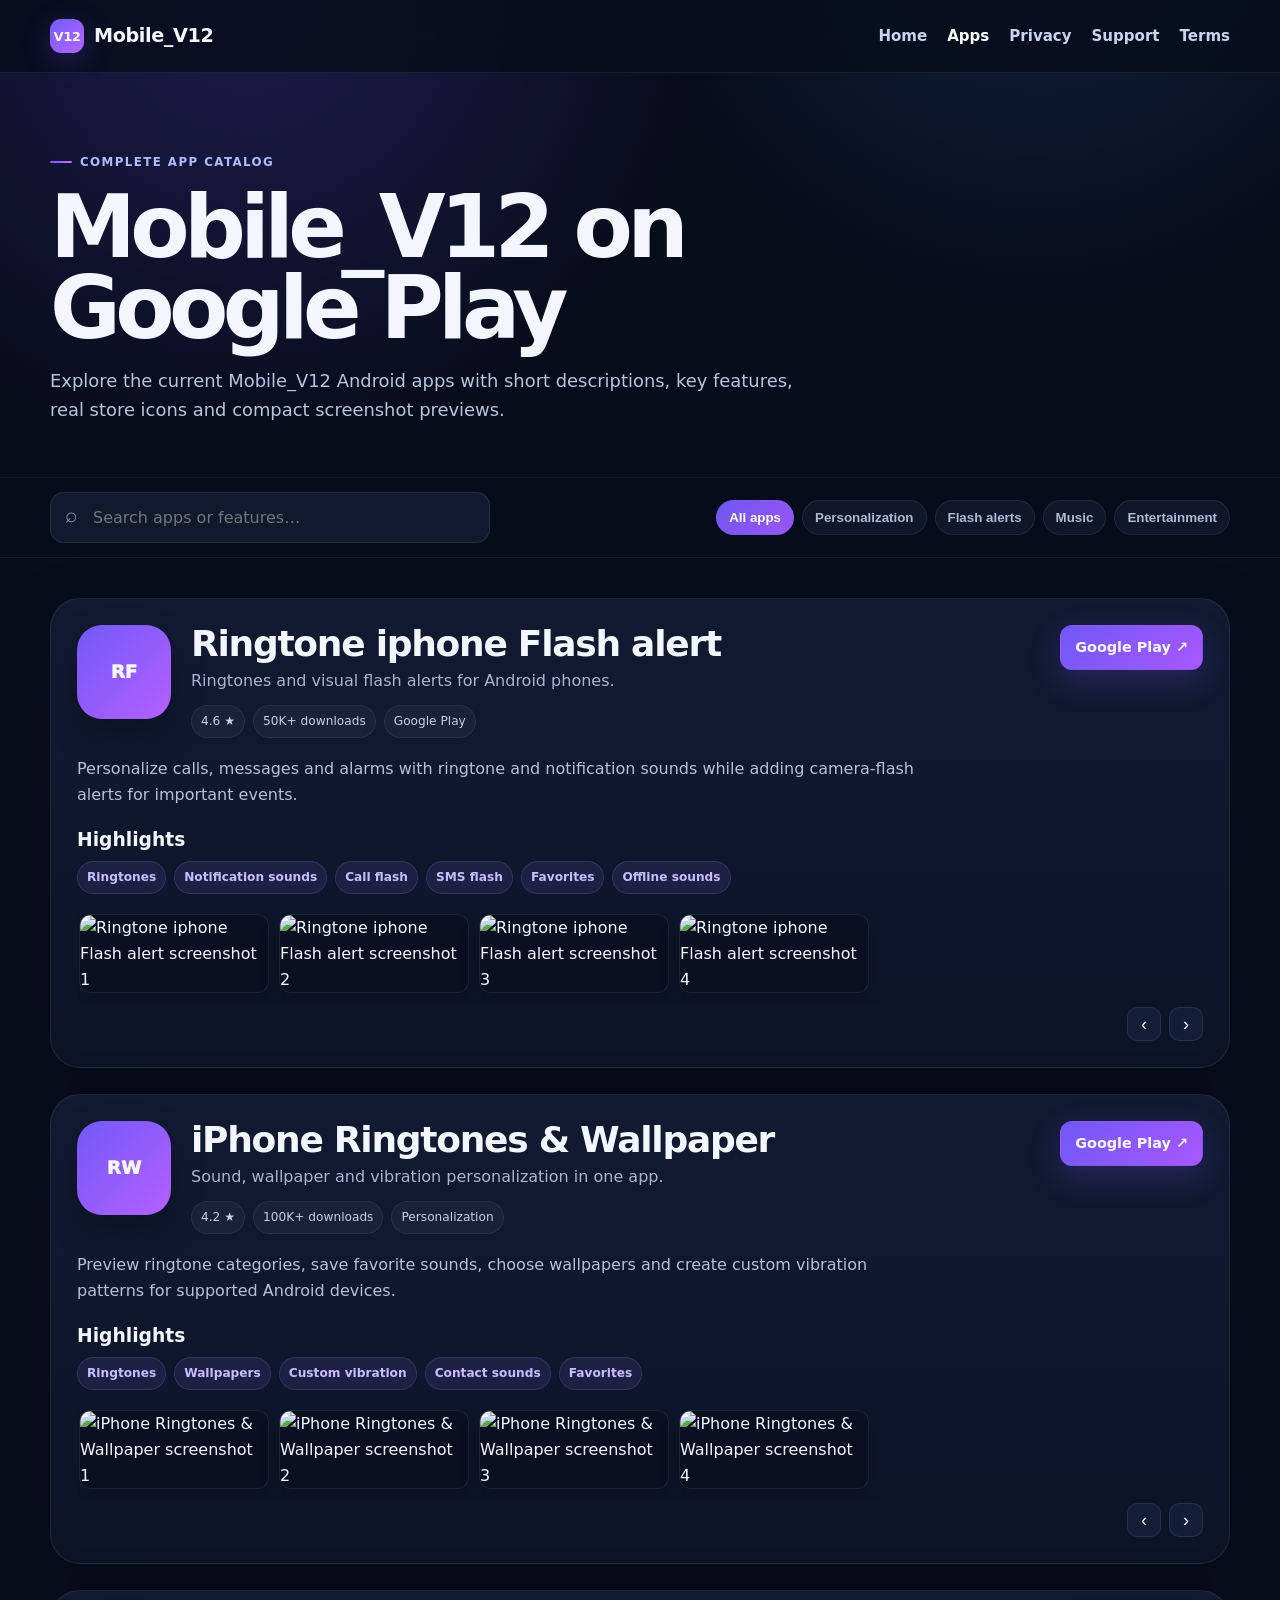
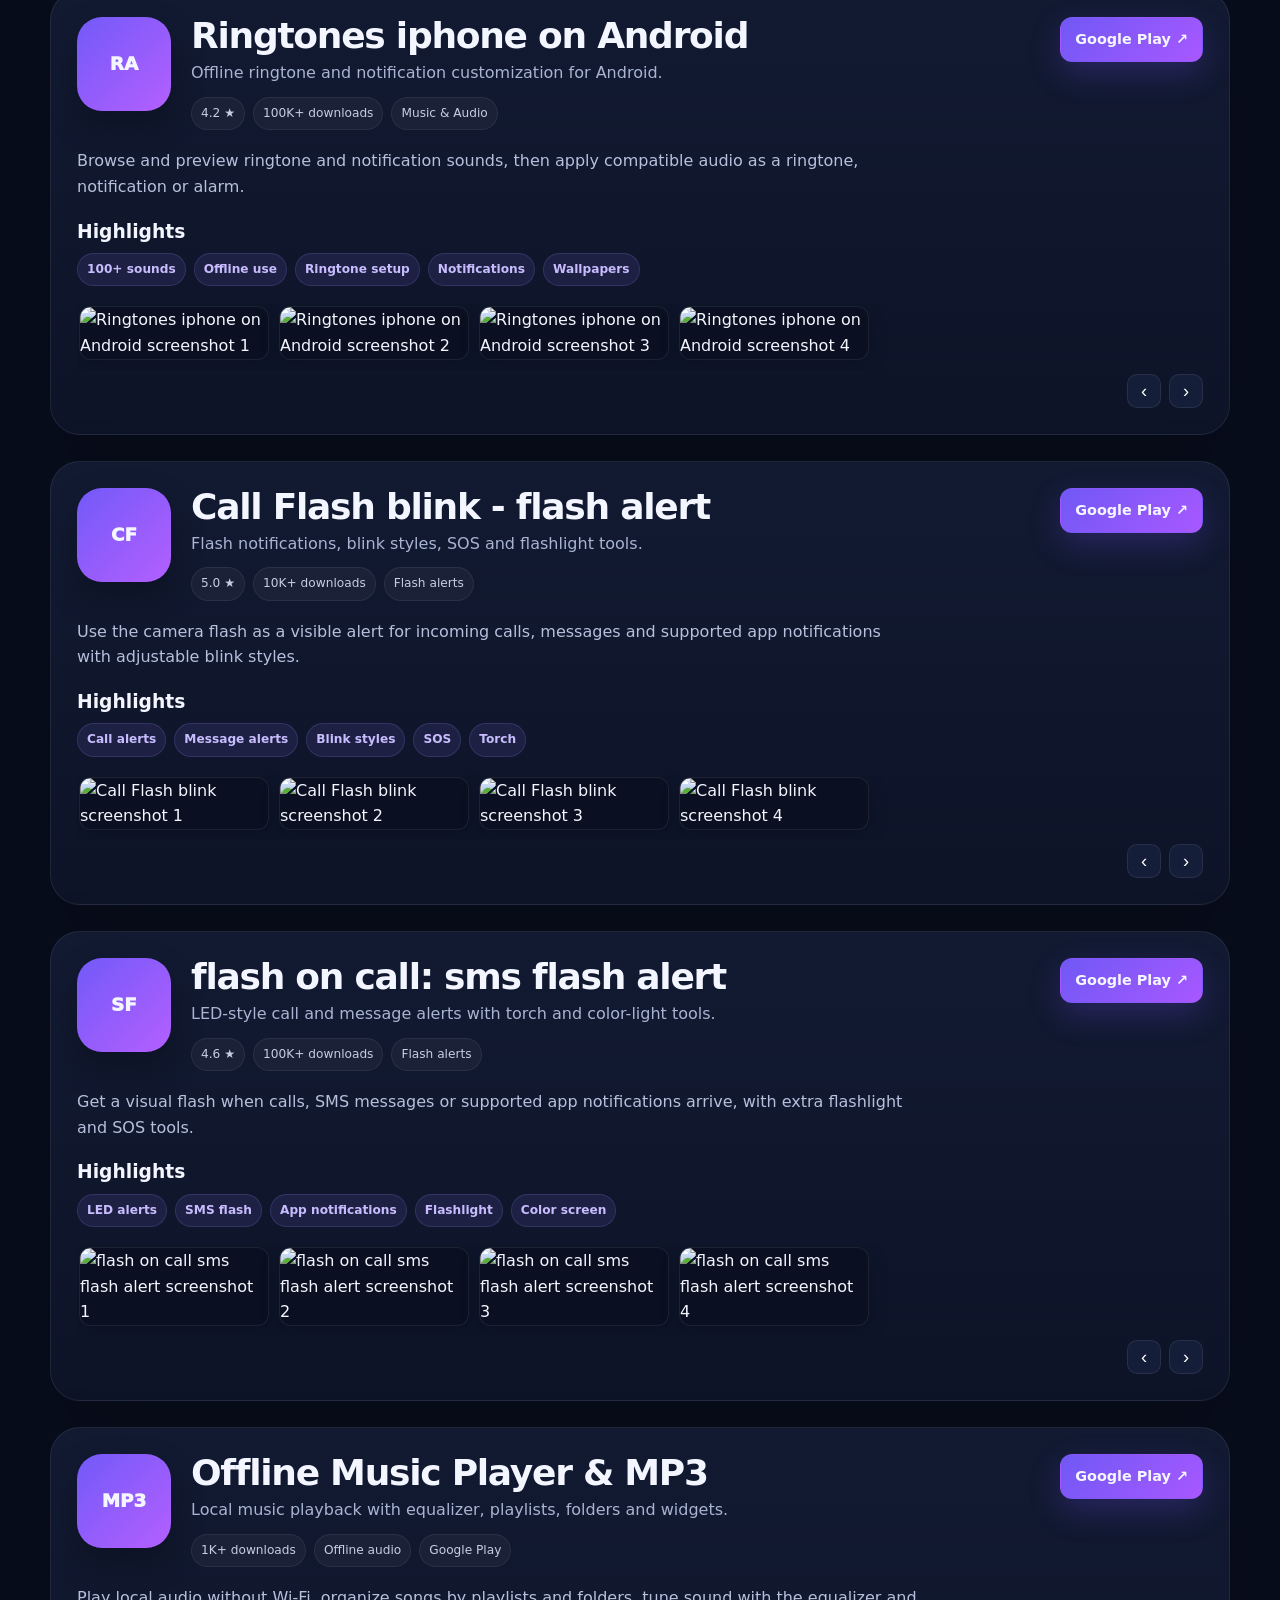
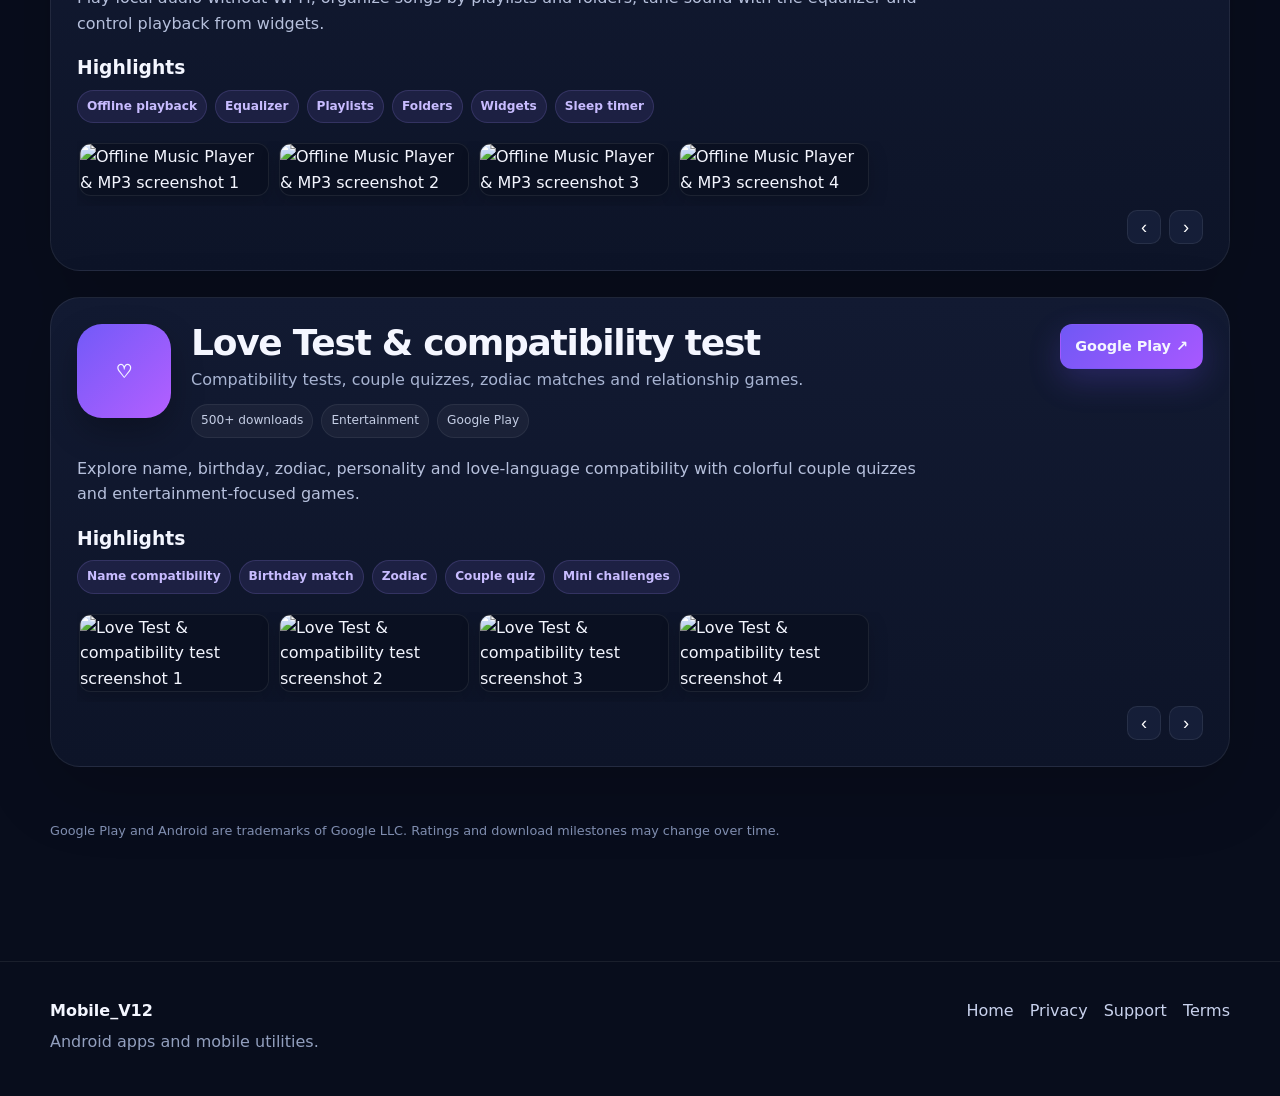
==== commit 5c952f3f: "Compact screenshot galleries and add real app icons" ====
--- a/apps.html
+++ b/apps.html
@@ -4,133 +4,62 @@
   <meta charset="utf-8">
   <meta name="viewport" content="width=device-width,initial-scale=1">
   <title>Android Apps by Mobile_V12 — Google Play Portfolio</title>
-  <meta name="description" content="Browse the complete Mobile_V12 Android app portfolio: ringtones, wallpapers, flash alerts, offline music and entertainment apps available on Google Play.">
+  <meta name="description" content="Browse the Mobile_V12 Android app portfolio with app icons, features, screenshot previews and Google Play links.">
   <link rel="canonical" href="https://mobile-v12.github.io/apps.html">
-  <meta property="og:title" content="Android Apps by Mobile_V12">
-  <meta property="og:description" content="Explore the Mobile_V12 app collection with features, screenshots and official Google Play links.">
-  <meta property="og:type" content="website">
   <link rel="stylesheet" href="css/style.css">
-  <script type="application/ld+json">{"@context":"https://schema.org","@type":"ItemList","name":"Mobile_V12 Android apps","itemListElement":[{"@type":"ListItem","position":1,"url":"https://play.google.com/store/apps/details?id=ultra.flashalert.ringtoneiphone","name":"Ringtone iphone Flash alert"},{"@type":"ListItem","position":2,"url":"https://play.google.com/store/apps/details?id=com.sonnerie.ringtone.iphone2022","name":"iPhone Ringtones & Wallpaper"},{"@type":"ListItem","position":3,"url":"https://play.google.com/store/apps/details?id=com.music.sonnerie.best.ringtone.android","name":"Ringtones iphone on Android"},{"@type":"ListItem","position":4,"url":"https://play.google.com/store/apps/details?id=blink.flashnotification.oncallsmsforall","name":"Call Flash blink - flash alert"},{"@type":"ListItem","position":5,"url":"https://play.google.com/store/apps/details?id=com.blink.flashalerts.color.flashcall","name":"flash on call: sms flash alert"},{"@type":"ListItem","position":6,"url":"https://play.google.com/store/apps/details?id=net.audio.mp3player.videoplayer.musicplayer","name":"Offline Music Player & MP3"},{"@type":"ListItem","position":7,"url":"https://play.google.com/store/apps/details?id=com.CompatibilityTest.lovetest.TrueLoveTest","name":"Love Test & compatibility test"}]}</script>
+  <link rel="stylesheet" href="css/apps-fix.css">
 </head>
 <body>
-<header class="site-header">
-  <div class="wrap nav">
-    <a class="brand" href="index.html"><span class="brand-mark">V12</span>Mobile_V12</a>
-    <nav aria-label="Main navigation"><a href="index.html">Home</a><a href="apps.html" aria-current="page">Apps</a><a href="privacy.html">Privacy</a><a href="support.html">Support</a><a href="terms.html">Terms</a></nav>
-  </div>
-</header>
+<header class="site-header"><div class="wrap nav"><a class="brand" href="index.html"><span class="brand-mark">V12</span>Mobile_V12</a><nav aria-label="Main navigation"><a href="index.html">Home</a><a href="apps.html" aria-current="page">Apps</a><a href="privacy.html">Privacy</a><a href="support.html">Support</a><a href="terms.html">Terms</a></nav></div></header>
 
 <main>
-  <section class="wrap catalog-hero">
-    <span class="eyebrow">Complete app catalog</span>
-    <h1>Mobile_V12 on Google Play</h1>
-    <p class="lead">Explore all current Mobile_V12 Android apps with quick feature summaries, store information and screenshot previews from Google Play where available.</p>
-  </section>
+<section class="wrap catalog-hero"><span class="eyebrow">Complete app catalog</span><h1>Mobile_V12 on Google Play</h1><p class="lead">Explore the current Mobile_V12 Android apps with short descriptions, key features, real store icons and compact screenshot previews.</p></section>
 
-  <div class="catalog-toolbar">
-    <div class="wrap toolbar-inner">
-      <label class="search-box"><span style="position:absolute;left:-9999px">Search apps</span><input id="appSearch" type="search" placeholder="Search apps or features…" autocomplete="off"></label>
-      <div class="filters" aria-label="Filter apps">
-        <button class="filter-btn active" data-filter="all" type="button">All apps</button>
-        <button class="filter-btn" data-filter="personalization" type="button">Personalization</button>
-        <button class="filter-btn" data-filter="flash" type="button">Flash alerts</button>
-        <button class="filter-btn" data-filter="music" type="button">Music</button>
-        <button class="filter-btn" data-filter="entertainment" type="button">Entertainment</button>
-      </div>
-    </div>
-  </div>
+<div class="catalog-toolbar"><div class="wrap toolbar-inner"><label class="search-box"><span style="position:absolute;left:-9999px">Search apps</span><input id="appSearch" type="search" placeholder="Search apps or features…" autocomplete="off"></label><div class="filters" aria-label="Filter apps"><button class="filter-btn active" data-filter="all" type="button">All apps</button><button class="filter-btn" data-filter="personalization" type="button">Personalization</button><button class="filter-btn" data-filter="flash" type="button">Flash alerts</button><button class="filter-btn" data-filter="music" type="button">Music</button><button class="filter-btn" data-filter="entertainment" type="button">Entertainment</button></div></div></div>
 
-  <section class="wrap apps-stack" id="appCatalog">
-    <article class="app-profile" id="ringtone-flash" data-category="personalization flash" data-search="ringtone iphone flash alert ringtones notification sounds calls sms flash offline favorites">
-      <div class="app-top">
-        <div class="app-icon-shell"><img src="https://play-lh.googleusercontent.com/bjA__VRozMi7Oo9IdjdvNl9InwxFEGFNgIQDid6qENALkqIf6yvR_rQGH4Jt_NixTg-7=w240-h480" alt="Ringtone iphone Flash alert app icon" loading="lazy"><span class="icon-fallback">RF</span></div>
-        <div class="app-title"><h2>Ringtone iphone Flash alert</h2><p>Ringtones and visual flash alerts for Android phones.</p><div class="app-meta"><span class="meta-pill">4.6 ★</span><span class="meta-pill">50K+ downloads</span><span class="meta-pill">Google Play</span></div></div>
-        <div class="app-actions"><a class="btn primary small" href="https://play.google.com/store/apps/details?id=ultra.flashalert.ringtoneiphone" target="_blank" rel="noopener">Google Play ↗</a></div>
-      </div>
-      <div class="app-body">
-        <div class="app-copy"><p>Personalize calls, messages and alarms with a collection of ringtone and notification sounds, while adding camera-flash alerts for moments when sound alone is easy to miss. The app also includes favorites and configurable flash behavior for everyday phone use.</p><h3>Highlights</h3><div class="feature-chips"><span class="chip">Ringtones</span><span class="chip">Notification sounds</span><span class="chip">Call flash</span><span class="chip">SMS flash</span><span class="chip">Favorites</span><span class="chip">Offline sounds</span></div></div>
-        <div class="store-carousel-wrap"><div class="store-carousel"><figure class="store-shot"><img src="https://play-lh.googleusercontent.com/Yuik2QScRYYfNY-07ohFEhWoE9XOLvLiYTwutzbVqpXhEBILGbsRiogfbISlDDjlgJU=w526-h296" alt="Ringtone iphone Flash alert screenshot 1" loading="lazy"></figure><figure class="store-shot"><img src="https://play-lh.googleusercontent.com/H-Nd4OBQmZ2jAp53zL0qbv0LwK-H4NKYlcp1Fd6FqmJQio1tZvHVUPdnpWB9ayZCy5zA=w526-h296" alt="Ringtone iphone Flash alert screenshot 2" loading="lazy"></figure><figure class="store-shot"><img src="https://play-lh.googleusercontent.com/OT9hVs8FChxc3_S1uNq5HA6oJQ2n9b3kW5oEAadwakoJtPASyq8yBkvkpjVMIHEgUNA=w526-h296" alt="Ringtone iphone Flash alert screenshot 3" loading="lazy"></figure><figure class="store-shot"><img src="https://play-lh.googleusercontent.com/oFtSo3s5nfgZR93FGsFPGk3AKOXTSKBfjRXnIPJuNXwiglmZA0PplMbv59kyPER55Vo=w526-h296" alt="Ringtone iphone Flash alert screenshot 4" loading="lazy"></figure></div><div class="carousel-controls"><button class="carousel-btn prev" aria-label="Previous screenshots">‹</button><button class="carousel-btn next" aria-label="Next screenshots">›</button></div><div class="store-note">Screenshot previews are sourced from the app’s public Google Play listing.</div></div>
-      </div>
-    </article>
+<section class="wrap apps-stack" id="appCatalog">
 
-    <article class="app-profile" id="ringtones-wallpaper" data-category="personalization" data-search="iphone ringtones wallpaper android vibration personalization contact ringtone notification alarm favorites">
-      <div class="app-top">
-        <div class="app-icon-shell"><img src="https://play-lh.googleusercontent.com/x117mOIPjvAG1yAp293JqEL6rsxP5Kicx9uMgAMOA4Cg9YkWpVxUhgbyc8qHjpCg379fc6vp_dULRAriqQJGLQ=w240-h480" alt="iPhone Ringtones & Wallpaper app icon" loading="lazy"><span class="icon-fallback">RW</span></div>
-        <div class="app-title"><h2>iPhone Ringtones & Wallpaper</h2><p>Sound, wallpaper and vibration personalization in one app.</p><div class="app-meta"><span class="meta-pill">4.2 ★</span><span class="meta-pill">100K+ downloads</span><span class="meta-pill">Personalization</span></div></div>
-        <div class="app-actions"><a class="btn primary small" href="https://play.google.com/store/apps/details?id=com.sonnerie.ringtone.iphone2022" target="_blank" rel="noopener">Google Play ↗</a></div>
-      </div>
-      <div class="app-body">
-        <div class="app-copy"><p>Bring several phone-personalization tools together in one place: preview ringtone categories, save favorite sounds, choose wallpapers and create custom vibration patterns. Compatible sounds can be applied to calls, notifications, alarms and contacts on supported Android devices.</p><h3>Highlights</h3><div class="feature-chips"><span class="chip">Ringtones</span><span class="chip">Wallpapers</span><span class="chip">Custom vibration</span><span class="chip">Contact sounds</span><span class="chip">Favorites</span><span class="chip">Recent items</span></div></div>
-        <div class="store-carousel-wrap"><div class="store-carousel"><figure class="store-shot"><img src="https://play-lh.googleusercontent.com/mulqnuIc14IKG_CvBvugFlWeFuBhivpxm2I-G5kpmTKtvpzoIdb3WTtcsnbIpDmiek-kNKvhN_4R0tPSOQSPEA=w526-h296" alt="iPhone Ringtones & Wallpaper screenshot 1" loading="lazy"></figure><figure class="store-shot"><img src="https://play-lh.googleusercontent.com/ui1yeEjs1lOW2AKXrW6aTGQMl8ItGf1Aat65YbcalS0sOiVrvBNrSW6zwBdXWxnSlwvwq-sKzDWOZf0Yg0Co4EY=w526-h296" alt="iPhone Ringtones & Wallpaper screenshot 2" loading="lazy"></figure><figure class="store-shot"><img src="https://play-lh.googleusercontent.com/aZXPHbqmII6MPzqs5V_tHVF5TtErPGT0awrlSs83Dwr6WAbKoATRwuXp1troQTSKCnsuxYmDqH8x9MKqy7BW=w526-h296" alt="iPhone Ringtones & Wallpaper screenshot 3" loading="lazy"></figure><figure class="store-shot"><img src="https://play-lh.googleusercontent.com/bBCdEz1hzX25NTEqjMh4LQzDDnu5JE63jfGZB6yV_1saRAwNitPJ4T3y4CR_Z8S8Hx5bp00rNRUS9MXVNCFnMA=w526-h296" alt="iPhone Ringtones & Wallpaper screenshot 4" loading="lazy"></figure></div><div class="carousel-controls"><button class="carousel-btn prev" aria-label="Previous screenshots">‹</button><button class="carousel-btn next" aria-label="Next screenshots">›</button></div><div class="store-note">Screenshot previews are sourced from the app’s public Google Play listing.</div></div>
-      </div>
-    </article>
+<article class="app-profile" id="ringtone-flash" data-category="personalization flash" data-search="ringtone iphone flash alert ringtones notification sounds calls sms flash offline favorites">
+<div class="app-top"><div class="app-icon-shell"><img src="https://play-lh.googleusercontent.com/bjA__VRozMi7Oo9IdjdvNl9InwxFEGFNgIQDid6qENALkqIf6yvR_rQGH4Jt_NixTg-7=w240-h480" alt="Ringtone iphone Flash alert app icon" loading="lazy"><span class="icon-fallback">RF</span></div><div class="app-title"><h2>Ringtone iphone Flash alert</h2><p>Ringtones and visual flash alerts for Android phones.</p><div class="app-meta"><span class="meta-pill">4.6 ★</span><span class="meta-pill">50K+ downloads</span><span class="meta-pill">Google Play</span></div></div><div class="app-actions"><a class="btn primary small" href="https://play.google.com/store/apps/details?id=ultra.flashalert.ringtoneiphone" target="_blank" rel="noopener">Google Play ↗</a></div></div>
+<div class="app-body"><div class="app-copy"><p>Personalize calls, messages and alarms with ringtone and notification sounds while adding camera-flash alerts for important events.</p><h3>Highlights</h3><div class="feature-chips"><span class="chip">Ringtones</span><span class="chip">Notification sounds</span><span class="chip">Call flash</span><span class="chip">SMS flash</span><span class="chip">Favorites</span><span class="chip">Offline sounds</span></div></div><div class="store-carousel-wrap"><div class="store-carousel"><figure class="store-shot"><img src="https://play-lh.googleusercontent.com/Yuik2QScRYYfNY-07ohFEhWoE9XOLvLiYTwutzbVqpXhEBILGbsRiogfbISlDDjlgJU=w526-h296" alt="Ringtone iphone Flash alert screenshot 1" loading="lazy"></figure><figure class="store-shot"><img src="https://play-lh.googleusercontent.com/H-Nd4OBQmZ2jAp53zL0qbv0LwK-H4NKYlcp1Fd6FqmJQio1tZvHVUPdnpWB9ayZCy5zA=w526-h296" alt="Ringtone iphone Flash alert screenshot 2" loading="lazy"></figure><figure class="store-shot"><img src="https://play-lh.googleusercontent.com/OT9hVs8FChxc3_S1uNq5HA6oJQ2n9b3kW5oEAadwakoJtPASyq8yBkvkpjVMIHEgUNA=w526-h296" alt="Ringtone iphone Flash alert screenshot 3" loading="lazy"></figure><figure class="store-shot"><img src="https://play-lh.googleusercontent.com/oFtSo3s5nfgZR93FGsFPGk3AKOXTSKBfjRXnIPJuNXwiglmZA0PplMbv59kyPER55Vo=w526-h296" alt="Ringtone iphone Flash alert screenshot 4" loading="lazy"></figure></div><div class="carousel-controls"><button class="carousel-btn prev" aria-label="Previous screenshots">‹</button><button class="carousel-btn next" aria-label="Next screenshots">›</button></div></div></div>
+</article>
 
-    <article class="app-profile" id="ringtones-android" data-category="personalization music" data-search="ringtones iphone android music audio offline ringtone notification alarm wallpaper sounds">
-      <div class="app-top">
-        <div class="app-icon-shell"><img src="https://play-lh.googleusercontent.com/sUh2IDF7zx-jBjBCqHqhZO6L1Msxh0kewO-JYf772vO9Jx5sv-TQ9f8lnE9jF6aEuF3l1Gbinub7AlU_-sU3RQ=w240-h480" alt="Ringtones iphone on Android app icon" loading="lazy"><span class="icon-fallback">RA</span></div>
-        <div class="app-title"><h2>Ringtones iphone on Android</h2><p>Offline ringtone and notification customization for Android.</p><div class="app-meta"><span class="meta-pill">4.2 ★</span><span class="meta-pill">100K+ downloads</span><span class="meta-pill">Music & Audio</span></div></div>
-        <div class="app-actions"><a class="btn primary small" href="https://play.google.com/store/apps/details?id=com.music.sonnerie.best.ringtone.android" target="_blank" rel="noopener">Google Play ↗</a></div>
-      </div>
-      <div class="app-body">
-        <div class="app-copy"><p>Browse and preview a large collection of ringtone and notification sounds designed for Android devices, then apply compatible audio as a ringtone, notification or alarm. Recent updates also add wallpaper browsing for more complete phone personalization.</p><h3>Highlights</h3><div class="feature-chips"><span class="chip">100+ sounds</span><span class="chip">Offline use</span><span class="chip">Ringtone setup</span><span class="chip">Notifications</span><span class="chip">Alarm sounds</span><span class="chip">Wallpapers</span></div></div>
-        <div class="store-carousel-wrap"><div class="store-carousel"><figure class="store-shot"><img src="https://play-lh.googleusercontent.com/h33kOn4NEznN_my5ocF6h5b0QcYfg0O1VafLf4aYBuM2-93hJia5mQHbzOUN-iPV0c1KwaNScUVacU-OT73HEw=w526-h296" alt="Ringtones iphone on Android screenshot 1" loading="lazy"></figure><figure class="store-shot"><img src="https://play-lh.googleusercontent.com/4nuk5mczezNIXOvIFMEByO9uW1q2p8M0Y9k9mCx66PvgfmIS5y41AJeQFzfj868pvfPfsB63C1MmvbXO4mT3UqM=w526-h296" alt="Ringtones iphone on Android screenshot 2" loading="lazy"></figure><figure class="store-shot"><img src="https://play-lh.googleusercontent.com/IfBLB1qqlelDHL8VJilT5x3fsJSTxP_ORDaGVydVtBL6iToiko_tOKsmR5TTClE7YjCoGPOOJkJ6RVJK4IQbV4w=w526-h296" alt="Ringtones iphone on Android screenshot 3" loading="lazy"></figure><figure class="store-shot"><img src="https://play-lh.googleusercontent.com/b33wU3bdWp9SB5NOyuaUnJZkNa3xEQCWDPBodEvUX-9x_OwuqiNQBTqP1uu7KuNgaMpDxk4bBdzc-UetNZyTBw=w526-h296" alt="Ringtones iphone on Android screenshot 4" loading="lazy"></figure></div><div class="carousel-controls"><button class="carousel-btn prev" aria-label="Previous screenshots">‹</button><button class="carousel-btn next" aria-label="Next screenshots">›</button></div><div class="store-note">Screenshot previews are sourced from the app’s public Google Play listing.</div></div>
-      </div>
-    </article>
+<article class="app-profile" id="ringtones-wallpaper" data-category="personalization" data-search="iphone ringtones wallpaper android vibration personalization contact ringtone notification alarm favorites">
+<div class="app-top"><div class="app-icon-shell"><img src="https://play-lh.googleusercontent.com/x117mOIPjvAG1yAp293JqEL6rsxP5Kicx9uMgAMOA4Cg9YkWpVxUhgbyc8qHjpCg379fc6vp_dULRAriqQJGLQ=w240-h480" alt="iPhone Ringtones & Wallpaper app icon" loading="lazy"><span class="icon-fallback">RW</span></div><div class="app-title"><h2>iPhone Ringtones & Wallpaper</h2><p>Sound, wallpaper and vibration personalization in one app.</p><div class="app-meta"><span class="meta-pill">4.2 ★</span><span class="meta-pill">100K+ downloads</span><span class="meta-pill">Personalization</span></div></div><div class="app-actions"><a class="btn primary small" href="https://play.google.com/store/apps/details?id=com.sonnerie.ringtone.iphone2022" target="_blank" rel="noopener">Google Play ↗</a></div></div>
+<div class="app-body"><div class="app-copy"><p>Preview ringtone categories, save favorite sounds, choose wallpapers and create custom vibration patterns for supported Android devices.</p><h3>Highlights</h3><div class="feature-chips"><span class="chip">Ringtones</span><span class="chip">Wallpapers</span><span class="chip">Custom vibration</span><span class="chip">Contact sounds</span><span class="chip">Favorites</span></div></div><div class="store-carousel-wrap"><div class="store-carousel"><figure class="store-shot"><img src="https://play-lh.googleusercontent.com/mulqnuIc14IKG_CvBvugFlWeFuBhivpxm2I-G5kpmTKtvpzoIdb3WTtcsnbIpDmiek-kNKvhN_4R0tPSOQSPEA=w526-h296" alt="iPhone Ringtones & Wallpaper screenshot 1" loading="lazy"></figure><figure class="store-shot"><img src="https://play-lh.googleusercontent.com/ui1yeEjs1lOW2AKXrW6aTGQMl8ItGf1Aat65YbcalS0sOiVrvBNrSW6zwBdXWxnSlwvwq-sKzDWOZf0Yg0Co4EY=w526-h296" alt="iPhone Ringtones & Wallpaper screenshot 2" loading="lazy"></figure><figure class="store-shot"><img src="https://play-lh.googleusercontent.com/aZXPHbqmII6MPzqs5V_tHVF5TtErPGT0awrlSs83Dwr6WAbKoATRwuXp1troQTSKCnsuxYmDqH8x9MKqy7BW=w526-h296" alt="iPhone Ringtones & Wallpaper screenshot 3" loading="lazy"></figure><figure class="store-shot"><img src="https://play-lh.googleusercontent.com/bBCdEz1hzX25NTEqjMh4LQzDDnu5JE63jfGZB6yV_1saRAwNitPJ4T3y4CR_Z8S8Hx5bp00rNRUS9MXVNCFnMA=w526-h296" alt="iPhone Ringtones & Wallpaper screenshot 4" loading="lazy"></figure></div><div class="carousel-controls"><button class="carousel-btn prev" aria-label="Previous screenshots">‹</button><button class="carousel-btn next" aria-label="Next screenshots">›</button></div></div></div>
+</article>
 
-    <article class="app-profile" id="call-flash" data-category="flash" data-search="call flash blink flash alert notification sms messages torch sos party strobe light">
-      <div class="app-top">
-        <div class="app-icon-shell"><img src="https://play-lh.googleusercontent.com/XptH9RMEDhozF5tTlAa5eXQmrBAJAJrxLwIMrVtvZu0iCFd3g7sy0hagevhK7gvDo9mzn9huSnZ35cTHIJHYB3k=w240-h480" alt="Call Flash blink flash alert app icon" loading="lazy"><span class="icon-fallback">CF</span></div>
-        <div class="app-title"><h2>Call Flash blink - flash alert</h2><p>Flash notifications, blink styles, SOS and flashlight tools.</p><div class="app-meta"><span class="meta-pill">5.0 ★</span><span class="meta-pill">10K+ downloads</span><span class="meta-pill">Flash alerts</span></div></div>
-        <div class="app-actions"><a class="btn primary small" href="https://play.google.com/store/apps/details?id=blink.flashnotification.oncallsmsforall" target="_blank" rel="noopener">Google Play ↗</a></div>
-      </div>
-      <div class="app-body">
-        <div class="app-copy"><p>Use the camera flash as a visible alert for incoming calls, messages and supported app notifications. Choose different blink styles and speeds, then switch to SOS, strobe, party-light or flashlight tools when you need a more visual utility.</p><h3>Highlights</h3><div class="feature-chips"><span class="chip">Call alerts</span><span class="chip">Message alerts</span><span class="chip">Blink styles</span><span class="chip">Flash speed</span><span class="chip">SOS</span><span class="chip">Torch</span></div></div>
-        <div class="store-carousel-wrap"><div class="store-carousel"><figure class="store-shot"><img src="https://play-lh.googleusercontent.com/UiyIF61q-Y5wjR0oUKaFWif6o-Cay5IO_XlBGKURuoyf8snPJe8UQxV1YSEFPaEvrJjavMf8Pu8pCnYmsWSR=w526-h296" alt="Call Flash blink screenshot 1" loading="lazy"></figure><figure class="store-shot"><img src="https://play-lh.googleusercontent.com/zPApWHRwSi3YcPPbB8dfc1nHUiLBWRhTdLoeUVZm_qgJI7SUvl6juTK3aYFmTqoSvOEabGPlJIy3-Z8s0iR3szQ=w526-h296" alt="Call Flash blink screenshot 2" loading="lazy"></figure><figure class="store-shot"><img src="https://play-lh.googleusercontent.com/EBeLYhgV9Ug0GxdcFLwdXgqBv-oGoPH68_e4TletDXNzt8t1HiPJ4Z1RGc47B4R8wiihZx19SlrRAHY_8H8v=w526-h296" alt="Call Flash blink screenshot 3" loading="lazy"></figure><figure class="store-shot"><img src="https://play-lh.googleusercontent.com/TGNAmjKfldrf6tC-DP0Z3utjGMjmKHar3vZy-L26cB_SAlZnTVyYM_SvwZB4kO9qj6JoLOfz04eme_kpBSYv9p8=w526-h296" alt="Call Flash blink screenshot 4" loading="lazy"></figure></div><div class="carousel-controls"><button class="carousel-btn prev" aria-label="Previous screenshots">‹</button><button class="carousel-btn next" aria-label="Next screenshots">›</button></div><div class="store-note">Screenshot previews are sourced from the app’s public Google Play listing.</div></div>
-      </div>
-    </article>
+<article class="app-profile" id="ringtones-android" data-category="personalization music" data-search="ringtones iphone android music audio offline ringtone notification alarm wallpaper sounds">
+<div class="app-top"><div class="app-icon-shell"><img src="https://play-lh.googleusercontent.com/sUh2IDF7zx-jBjBCqHqhZO6L1Msxh0kewO-JYf772vO9Jx5sv-TQ9f8lnE9jF6aEuF3l1Gbinub7AlU_-sU3RQ=w240-h480" alt="Ringtones iphone on Android app icon" loading="lazy"><span class="icon-fallback">RA</span></div><div class="app-title"><h2>Ringtones iphone on Android</h2><p>Offline ringtone and notification customization for Android.</p><div class="app-meta"><span class="meta-pill">4.2 ★</span><span class="meta-pill">100K+ downloads</span><span class="meta-pill">Music & Audio</span></div></div><div class="app-actions"><a class="btn primary small" href="https://play.google.com/store/apps/details?id=com.music.sonnerie.best.ringtone.android" target="_blank" rel="noopener">Google Play ↗</a></div></div>
+<div class="app-body"><div class="app-copy"><p>Browse and preview ringtone and notification sounds, then apply compatible audio as a ringtone, notification or alarm.</p><h3>Highlights</h3><div class="feature-chips"><span class="chip">100+ sounds</span><span class="chip">Offline use</span><span class="chip">Ringtone setup</span><span class="chip">Notifications</span><span class="chip">Wallpapers</span></div></div><div class="store-carousel-wrap"><div class="store-carousel"><figure class="store-shot"><img src="https://play-lh.googleusercontent.com/h33kOn4NEznN_my5ocF6h5b0QcYfg0O1VafLf4aYBuM2-93hJia5mQHbzOUN-iPV0c1KwaNScUVacU-OT73HEw=w526-h296" alt="Ringtones iphone on Android screenshot 1" loading="lazy"></figure><figure class="store-shot"><img src="https://play-lh.googleusercontent.com/4nuk5mczezNIXOvIFMEByO9uW1q2p8M0Y9k9mCx66PvgfmIS5y41AJeQFzfj868pvfPfsB63C1MmvbXO4mT3UqM=w526-h296" alt="Ringtones iphone on Android screenshot 2" loading="lazy"></figure><figure class="store-shot"><img src="https://play-lh.googleusercontent.com/IfBLB1qqlelDHL8VJilT5x3fsJSTxP_ORDaGVydVtBL6iToiko_tOKsmR5TTClE7YjCoGPOOJkJ6RVJK4IQbV4w=w526-h296" alt="Ringtones iphone on Android screenshot 3" loading="lazy"></figure><figure class="store-shot"><img src="https://play-lh.googleusercontent.com/b33wU3bdWp9SB5NOyuaUnJZkNa3xEQCWDPBodEvUX-9x_OwuqiNQBTqP1uu7KuNgaMpDxk4bBdzc-UetNZyTBw=w526-h296" alt="Ringtones iphone on Android screenshot 4" loading="lazy"></figure></div><div class="carousel-controls"><button class="carousel-btn prev" aria-label="Previous screenshots">‹</button><button class="carousel-btn next" aria-label="Next screenshots">›</button></div></div></div>
+</article>
 
-    <article class="app-profile" id="sms-flash" data-category="flash" data-search="flash on call sms flash alert led notification torch color screen sos strobe flashlight">
-      <div class="app-top">
-        <div class="app-icon-shell"><img src="https://play-lh.googleusercontent.com/MTQkrwry_jB9E03IkeFlZVaV2P63FGjwMbP_LGZqJqwa-5LBbBNnqwu3uK27yjgQcg=w240-h480" alt="flash on call sms flash alert app icon" loading="lazy"><span class="icon-fallback">SF</span></div>
-        <div class="app-title"><h2>flash on call: sms flash alert</h2><p>LED-style call and message alerts with torch and color-light tools.</p><div class="app-meta"><span class="meta-pill">4.6 ★</span><span class="meta-pill">100K+ downloads</span><span class="meta-pill">Flash alerts</span></div></div>
-        <div class="app-actions"><a class="btn primary small" href="https://play.google.com/store/apps/details?id=com.blink.flashalerts.color.flashcall" target="_blank" rel="noopener">Google Play ↗</a></div>
-      </div>
-      <div class="app-body">
-        <div class="app-copy"><p>Get a visual flash when calls, SMS messages or supported app notifications arrive, with adjustable blink styles and speeds. Extra utility modes include a flashlight, strobe behavior, SOS attention signals and a colored screen-light option.</p><h3>Highlights</h3><div class="feature-chips"><span class="chip">LED alerts</span><span class="chip">SMS flash</span><span class="chip">App notifications</span><span class="chip">Flashlight</span><span class="chip">Strobe</span><span class="chip">Color screen</span></div></div>
-        <div class="store-carousel-wrap"><div class="store-carousel"><figure class="store-shot"><img src="https://play-lh.googleusercontent.com/fTcgy08PpWx89uMmzlhsiwa09uGRN4A_poWBfyepCvTPb47WZgluj5wkG28VR128hig=w526-h296" alt="flash on call sms flash alert screenshot 1" loading="lazy"></figure><figure class="store-shot"><img src="https://play-lh.googleusercontent.com/1dl9qQdfHoOMza2mzpZQ8aXa-72iediuzzWyIU7sBAkWf8vjXzSvxZRMBOTfiAPzMqGm=w526-h296" alt="flash on call sms flash alert screenshot 2" loading="lazy"></figure><figure class="store-shot"><img src="https://play-lh.googleusercontent.com/w0tnQ6bE1QSdK0NmrGDpnY09dUbWwUVWzwe4yEwK6kTgfZWsuzoB6CFvrJUMNWGfCR8=w526-h296" alt="flash on call sms flash alert screenshot 3" loading="lazy"></figure><figure class="store-shot"><img src="https://play-lh.googleusercontent.com/tb0lhjFmijN4lL3Q788VZi-DL8y_axWl7B1RNrk99rK3eik3TjLuBWtmRldtGD0Vecg=w526-h296" alt="flash on call sms flash alert screenshot 4" loading="lazy"></figure></div><div class="carousel-controls"><button class="carousel-btn prev" aria-label="Previous screenshots">‹</button><button class="carousel-btn next" aria-label="Next screenshots">›</button></div><div class="store-note">Screenshot previews are sourced from the app’s public Google Play listing.</div></div>
-      </div>
-    </article>
+<article class="app-profile" id="call-flash" data-category="flash" data-search="call flash blink flash alert notification sms messages torch sos party strobe light">
+<div class="app-top"><div class="app-icon-shell"><img src="https://play-lh.googleusercontent.com/XptH9RMEDhozF5tTlAa5eXQmrBAJAJrxLwIMrVtvZu0iCFd3g7sy0hagevhK7gvDo9mzn9huSnZ35cTHIJHYB3k=w240-h480" alt="Call Flash blink flash alert app icon" loading="lazy"><span class="icon-fallback">CF</span></div><div class="app-title"><h2>Call Flash blink - flash alert</h2><p>Flash notifications, blink styles, SOS and flashlight tools.</p><div class="app-meta"><span class="meta-pill">5.0 ★</span><span class="meta-pill">10K+ downloads</span><span class="meta-pill">Flash alerts</span></div></div><div class="app-actions"><a class="btn primary small" href="https://play.google.com/store/apps/details?id=blink.flashnotification.oncallsmsforall" target="_blank" rel="noopener">Google Play ↗</a></div></div>
+<div class="app-body"><div class="app-copy"><p>Use the camera flash as a visible alert for incoming calls, messages and supported app notifications with adjustable blink styles.</p><h3>Highlights</h3><div class="feature-chips"><span class="chip">Call alerts</span><span class="chip">Message alerts</span><span class="chip">Blink styles</span><span class="chip">SOS</span><span class="chip">Torch</span></div></div><div class="store-carousel-wrap"><div class="store-carousel"><figure class="store-shot"><img src="https://play-lh.googleusercontent.com/UiyIF61q-Y5wjR0oUKaFWif6o-Cay5IO_XlBGKURuoyf8snPJe8UQxV1YSEFPaEvrJjavMf8Pu8pCnYmsWSR=w526-h296" alt="Call Flash blink screenshot 1" loading="lazy"></figure><figure class="store-shot"><img src="https://play-lh.googleusercontent.com/zPApWHRwSi3YcPPbB8dfc1nHUiLBWRhTdLoeUVZm_qgJI7SUvl6juTK3aYFmTqoSvOEabGPlJIy3-Z8s0iR3szQ=w526-h296" alt="Call Flash blink screenshot 2" loading="lazy"></figure><figure class="store-shot"><img src="https://play-lh.googleusercontent.com/EBeLYhgV9Ug0GxdcFLwdXgqBv-oGoPH68_e4TletDXNzt8t1HiPJ4Z1RGc47B4R8wiihZx19SlrRAHY_8H8v=w526-h296" alt="Call Flash blink screenshot 3" loading="lazy"></figure><figure class="store-shot"><img src="https://play-lh.googleusercontent.com/TGNAmjKfldrf6tC-DP0Z3utjGMjmKHar3vZy-L26cB_SAlZnTVyYM_SvwZB4kO9qj6JoLOfz04eme_kpBSYv9p8=w526-h296" alt="Call Flash blink screenshot 4" loading="lazy"></figure></div><div class="carousel-controls"><button class="carousel-btn prev" aria-label="Previous screenshots">‹</button><button class="carousel-btn next" aria-label="Next screenshots">›</button></div></div></div>
+</article>
 
-    <article class="app-profile" id="offline-music" data-category="music" data-search="offline music player mp3 audio equalizer playlists widgets folders sleep timer bluetooth favorites local music">
-      <div class="app-top">
-        <div class="app-icon-shell"><span class="icon-fallback" style="display:grid;background:linear-gradient(135deg,#5e55e8,#9f5af4)">MP3</span></div>
-        <div class="app-title"><h2>Offline Music Player & MP3</h2><p>Local music playback with equalizer, playlists, folders and widgets.</p><div class="app-meta"><span class="meta-pill">New release</span><span class="meta-pill">1K+ downloads</span><span class="meta-pill">Offline audio</span></div></div>
-        <div class="app-actions"><a class="btn primary small" href="https://play.google.com/store/apps/details?id=net.audio.mp3player.videoplayer.musicplayer" target="_blank" rel="noopener">Google Play ↗</a></div>
-      </div>
-      <div class="app-body">
-        <div class="app-copy"><p>Listen to audio files already stored on your Android device without Wi‑Fi or mobile data. Organize local music by songs, albums, artists, playlists and folders, fine-tune playback with the built-in equalizer, and control music from notifications, the lock screen or home-screen widgets.</p><h3>Highlights</h3><div class="feature-chips"><span class="chip">Offline playback</span><span class="chip">Equalizer</span><span class="chip">Playlists</span><span class="chip">Folders</span><span class="chip">Widgets</span><span class="chip">Sleep timer</span><span class="chip">Bluetooth controls</span></div></div>
-        <div class="media-empty"><div><strong>Fresh Google Play listing</strong><span>The app is fully listed here now. Open Google Play for the latest store icon and screenshot set while public media indexing catches up.</span><p><a class="text-link" href="https://play.google.com/store/apps/details?id=net.audio.mp3player.videoplayer.musicplayer" target="_blank" rel="noopener">View latest screenshots on Google Play →</a></p></div></div>
-      </div>
-    </article>
+<article class="app-profile" id="sms-flash" data-category="flash" data-search="flash on call sms flash alert led notification torch color screen sos strobe flashlight">
+<div class="app-top"><div class="app-icon-shell"><img src="https://play-lh.googleusercontent.com/MTQkrwry_jB9E03IkeFlZVaV2P63FGjwMbP_LGZqJqwa-5LBbBNnqwu3uK27yjgQcg=w240-h480" alt="flash on call sms flash alert app icon" loading="lazy"><span class="icon-fallback">SF</span></div><div class="app-title"><h2>flash on call: sms flash alert</h2><p>LED-style call and message alerts with torch and color-light tools.</p><div class="app-meta"><span class="meta-pill">4.6 ★</span><span class="meta-pill">100K+ downloads</span><span class="meta-pill">Flash alerts</span></div></div><div class="app-actions"><a class="btn primary small" href="https://play.google.com/store/apps/details?id=com.blink.flashalerts.color.flashcall" target="_blank" rel="noopener">Google Play ↗</a></div></div>
+<div class="app-body"><div class="app-copy"><p>Get a visual flash when calls, SMS messages or supported app notifications arrive, with extra flashlight and SOS tools.</p><h3>Highlights</h3><div class="feature-chips"><span class="chip">LED alerts</span><span class="chip">SMS flash</span><span class="chip">App notifications</span><span class="chip">Flashlight</span><span class="chip">Color screen</span></div></div><div class="store-carousel-wrap"><div class="store-carousel"><figure class="store-shot"><img src="https://play-lh.googleusercontent.com/fTcgy08PpWx89uMmzlhsiwa09uGRN4A_poWBfyepCvTPb47WZgluj5wkG28VR128hig=w526-h296" alt="flash on call sms flash alert screenshot 1" loading="lazy"></figure><figure class="store-shot"><img src="https://play-lh.googleusercontent.com/1dl9qQdfHoOMza2mzpZQ8aXa-72iediuzzWyIU7sBAkWf8vjXzSvxZRMBOTfiAPzMqGm=w526-h296" alt="flash on call sms flash alert screenshot 2" loading="lazy"></figure><figure class="store-shot"><img src="https://play-lh.googleusercontent.com/w0tnQ6bE1QSdK0NmrGDpnY09dUbWwUVWzwe4yEwK6kTgfZWsuzoB6CFvrJUMNWGfCR8=w526-h296" alt="flash on call sms flash alert screenshot 3" loading="lazy"></figure><figure class="store-shot"><img src="https://play-lh.googleusercontent.com/tb0lhjFmijN4lL3Q788VZi-DL8y_axWl7B1RNrk99rK3eik3TjLuBWtmRldtGD0Vecg=w526-h296" alt="flash on call sms flash alert screenshot 4" loading="lazy"></figure></div><div class="carousel-controls"><button class="carousel-btn prev" aria-label="Previous screenshots">‹</button><button class="carousel-btn next" aria-label="Next screenshots">›</button></div></div></div>
+</article>
 
-    <article class="app-profile" id="love-test" data-category="entertainment" data-search="love test compatibility couple quiz relationship games zodiac match finger scanner birthday personality love language">
-      <div class="app-top">
-        <div class="app-icon-shell"><span class="icon-fallback" style="display:grid;background:linear-gradient(135deg,#da4e9c,#8e5cf7)">♡</span></div>
-        <div class="app-title"><h2>Love Test & compatibility test</h2><p>Playful compatibility tests, couple quizzes, zodiac matches and relationship games.</p><div class="app-meta"><span class="meta-pill">New release</span><span class="meta-pill">Entertainment</span><span class="meta-pill">Everyone</span></div></div>
-        <div class="app-actions"><a class="btn primary small" href="https://play.google.com/store/apps/details?id=com.CompatibilityTest.lovetest.TrueLoveTest" target="_blank" rel="noopener">Google Play ↗</a></div>
-      </div>
-      <div class="app-body">
-        <div class="app-copy"><p>Explore name, birthday, zodiac, personality and love-language compatibility through colorful entertainment-focused tests. Couples can also try quizzes, “This or That,” mini challenges and a simulated two-finger love scanner designed for fun rather than scientific prediction.</p><h3>Highlights</h3><div class="feature-chips"><span class="chip">Name compatibility</span><span class="chip">Birthday match</span><span class="chip">Zodiac</span><span class="chip">Couple quiz</span><span class="chip">Mini challenges</span><span class="chip">Fun scanner</span></div></div>
-        <div class="media-empty"><div><strong>Fresh Google Play listing</strong><span>The app is included in the complete portfolio now. Open Google Play to see the newest listing artwork and screenshot set.</span><p><a class="text-link" href="https://play.google.com/store/apps/details?id=com.CompatibilityTest.lovetest.TrueLoveTest" target="_blank" rel="noopener">View latest screenshots on Google Play →</a></p></div></div>
-      </div>
-    </article>
+<article class="app-profile" id="offline-music" data-category="music" data-search="offline music player mp3 audio equalizer playlists widgets folders sleep timer bluetooth favorites local music">
+<div class="app-top"><div class="app-icon-shell"><img src="https://play-lh.googleusercontent.com/jDgtWsWDFcKMQhMbecywtHQiyPIqPqnNb4l1ZEttqtAPYPOt3l_fyt7YwwF-m9U453tpzPvlQ-_qIkKDuMz6Od4=w240-h480" alt="Offline Music Player & MP3 app icon" loading="lazy"><span class="icon-fallback">MP3</span></div><div class="app-title"><h2>Offline Music Player & MP3</h2><p>Local music playback with equalizer, playlists, folders and widgets.</p><div class="app-meta"><span class="meta-pill">1K+ downloads</span><span class="meta-pill">Offline audio</span><span class="meta-pill">Google Play</span></div></div><div class="app-actions"><a class="btn primary small" href="https://play.google.com/store/apps/details?id=net.audio.mp3player.videoplayer.musicplayer" target="_blank" rel="noopener">Google Play ↗</a></div></div>
+<div class="app-body"><div class="app-copy"><p>Play local audio without Wi‑Fi, organize songs by playlists and folders, tune sound with the equalizer and control playback from widgets.</p><h3>Highlights</h3><div class="feature-chips"><span class="chip">Offline playback</span><span class="chip">Equalizer</span><span class="chip">Playlists</span><span class="chip">Folders</span><span class="chip">Widgets</span><span class="chip">Sleep timer</span></div></div><div class="store-carousel-wrap"><div class="store-carousel"><figure class="store-shot"><img src="https://play-lh.googleusercontent.com/sAx8VWkBpG4b2Xo-XM_j4auEUQGFj8lYts1DJaEV6hj6zXjABtQs0Fnpyi1hWp52MRQK6upvftlC0Wavypt9n4o=w526-h296" alt="Offline Music Player & MP3 screenshot 1" loading="lazy"></figure><figure class="store-shot"><img src="https://play-lh.googleusercontent.com/OOVmA8wQ-kD0KEEmwfICRabYy-Ndu4veAw6AyinGc0rhCl30rBzWnvd0gRy1iAx5psjuuxUqJr-ZrZwV9Zu5=w526-h296" alt="Offline Music Player & MP3 screenshot 2" loading="lazy"></figure><figure class="store-shot"><img src="https://play-lh.googleusercontent.com/DYHLMcBuiWaEzCtHJGAXBKp1LRM36ixRzfOf6yu54ivI0KXwxRXfNXTIHKZTPGZmdftjRJg7uwqh8NC9bH8g=w526-h296" alt="Offline Music Player & MP3 screenshot 3" loading="lazy"></figure><figure class="store-shot"><img src="https://play-lh.googleusercontent.com/xGlQLof-qLpZt1_2g9szZSEexCiBfV7nkuA7kOWqASkbJoDAPkowwiqwpnqboOrsFolZJe2JC20eOSZy3zP0flc=w526-h296" alt="Offline Music Player & MP3 screenshot 4" loading="lazy"></figure></div><div class="carousel-controls"><button class="carousel-btn prev" aria-label="Previous screenshots">‹</button><button class="carousel-btn next" aria-label="Next screenshots">›</button></div></div></div>
+</article>
 
-    <div class="no-results" id="noResults"><h2>No matching apps</h2><p>Try another search term or choose “All apps”.</p></div>
-    <p class="legal-note">Google Play, Android and app names/trademarks belong to their respective owners. Ratings and download milestones shown here reflect public store information and may change over time.</p>
-  </section>
+<article class="app-profile" id="love-test" data-category="entertainment" data-search="love test compatibility couple quiz relationship games zodiac match finger scanner birthday personality love language">
+<div class="app-top"><div class="app-icon-shell"><img src="https://play-lh.googleusercontent.com/4tnePF62nhYr7rbwZD-DDIPPS35Ns-WYnHiUCo2yOxtBBeO91kmr7nIVsGs013j2COMQQMNA3X9CNRG3Agdl738=w240-h480" alt="Love Test & compatibility test app icon" loading="lazy"><span class="icon-fallback">♡</span></div><div class="app-title"><h2>Love Test & compatibility test</h2><p>Compatibility tests, couple quizzes, zodiac matches and relationship games.</p><div class="app-meta"><span class="meta-pill">500+ downloads</span><span class="meta-pill">Entertainment</span><span class="meta-pill">Google Play</span></div></div><div class="app-actions"><a class="btn primary small" href="https://play.google.com/store/apps/details?id=com.CompatibilityTest.lovetest.TrueLoveTest" target="_blank" rel="noopener">Google Play ↗</a></div></div>
+<div class="app-body"><div class="app-copy"><p>Explore name, birthday, zodiac, personality and love-language compatibility with colorful couple quizzes and entertainment-focused games.</p><h3>Highlights</h3><div class="feature-chips"><span class="chip">Name compatibility</span><span class="chip">Birthday match</span><span class="chip">Zodiac</span><span class="chip">Couple quiz</span><span class="chip">Mini challenges</span></div></div><div class="store-carousel-wrap"><div class="store-carousel"><figure class="store-shot"><img src="https://play-lh.googleusercontent.com/jZ7OSgbDdRugDz_XiPPTKSQaBpcdTIaVhBMqyVQhCuqGT0G5C_0ZG-waKLb4Gp6rDlThLgjGIVpZwR2yB6ot=w526-h296" alt="Love Test & compatibility test screenshot 1" loading="lazy"></figure><figure class="store-shot"><img src="https://play-lh.googleusercontent.com/rTOs0e8T8dNBuByikosDYrf26VU1Z1lrLYsf7D65CchqmZNdGQRpOtkCcoLvu21dt2G6jiBYXXjzhHhH5T3d=w526-h296" alt="Love Test & compatibility test screenshot 2" loading="lazy"></figure><figure class="store-shot"><img src="https://play-lh.googleusercontent.com/-j0zo9_Fxg3k74f-5yt2YYlM4brzlFOOheGtugzZ9I49wX4RwS-JdYiyKiD2W2AICL3nZML3MWmWiaGAce7b_Sg=w526-h296" alt="Love Test & compatibility test screenshot 3" loading="lazy"></figure><figure class="store-shot"><img src="https://play-lh.googleusercontent.com/AUueVWOqooMYKLeeDW_K_e57xk4bE2oAaYoFDNvtWOMWP3A22AX4AfuBzL1NDpXTjXEbGnWvCM2FlAOFuASV=w526-h296" alt="Love Test & compatibility test screenshot 4" loading="lazy"></figure></div><div class="carousel-controls"><button class="carousel-btn prev" aria-label="Previous screenshots">‹</button><button class="carousel-btn next" aria-label="Next screenshots">›</button></div></div></div>
+</article>
+
+<div class="no-results" id="noResults"><h2>No matching apps</h2><p>Try another search term or choose “All apps”.</p></div>
+<p class="legal-note">Google Play and Android are trademarks of Google LLC. Ratings and download milestones may change over time.</p>
+</section>
 </main>
 
-<footer><div class="wrap footer-grid"><div><strong>Mobile_V12</strong><p>Android apps and mobile utilities.</p><div class="footer-copy">Official developer portfolio · Google Play links open the corresponding store listing.</div></div><div class="footer-links"><a href="index.html">Home</a><a href="privacy.html">Privacy</a><a href="support.html">Support</a><a href="terms.html">Terms</a></div></div></footer>
+<footer><div class="wrap footer-grid"><div><strong>Mobile_V12</strong><p>Android apps and mobile utilities.</p></div><div class="footer-links"><a href="index.html">Home</a><a href="privacy.html">Privacy</a><a href="support.html">Support</a><a href="terms.html">Terms</a></div></div></footer>
 <script src="js/site.js" defer></script>
 </body>
-</html>
+</html>
--- a/css/apps-fix.css
+++ b/css/apps-fix.css
@@ -0,0 +1 @@
+.app-body{display:block;margin-top:18px}.app-copy{max-width:900px}.app-copy p{max-width:840px}.store-carousel-wrap{margin-top:18px;min-width:0}.store-carousel{display:flex;gap:10px;overflow-x:auto;scroll-snap-type:x proximity;align-items:flex-start;padding:2px 2px 10px;scrollbar-width:thin;scrollbar-color:#405077 transparent}.store-shot{flex:0 0 auto;width:auto;height:auto;aspect-ratio:auto;margin:0;overflow:visible;background:transparent;border:0;border-radius:0;scroll-snap-align:start}.store-shot img{display:block;width:190px;height:auto;max-width:none;object-fit:contain;border-radius:12px;border:1px solid rgba(255,255,255,.08);background:#0a1021;box-shadow:0 7px 20px rgba(0,0,0,.18)}.carousel-controls{margin-top:4px}.carousel-btn{width:34px;height:34px;border-radius:10px}.store-note{margin-top:4px}.media-empty{min-height:150px}.app-icon-shell img{object-fit:cover}@media(max-width:680px){.store-shot img{width:150px}.app-body{margin-top:16px}.store-carousel-wrap{margin-top:15px}.carousel-controls{display:none}}
